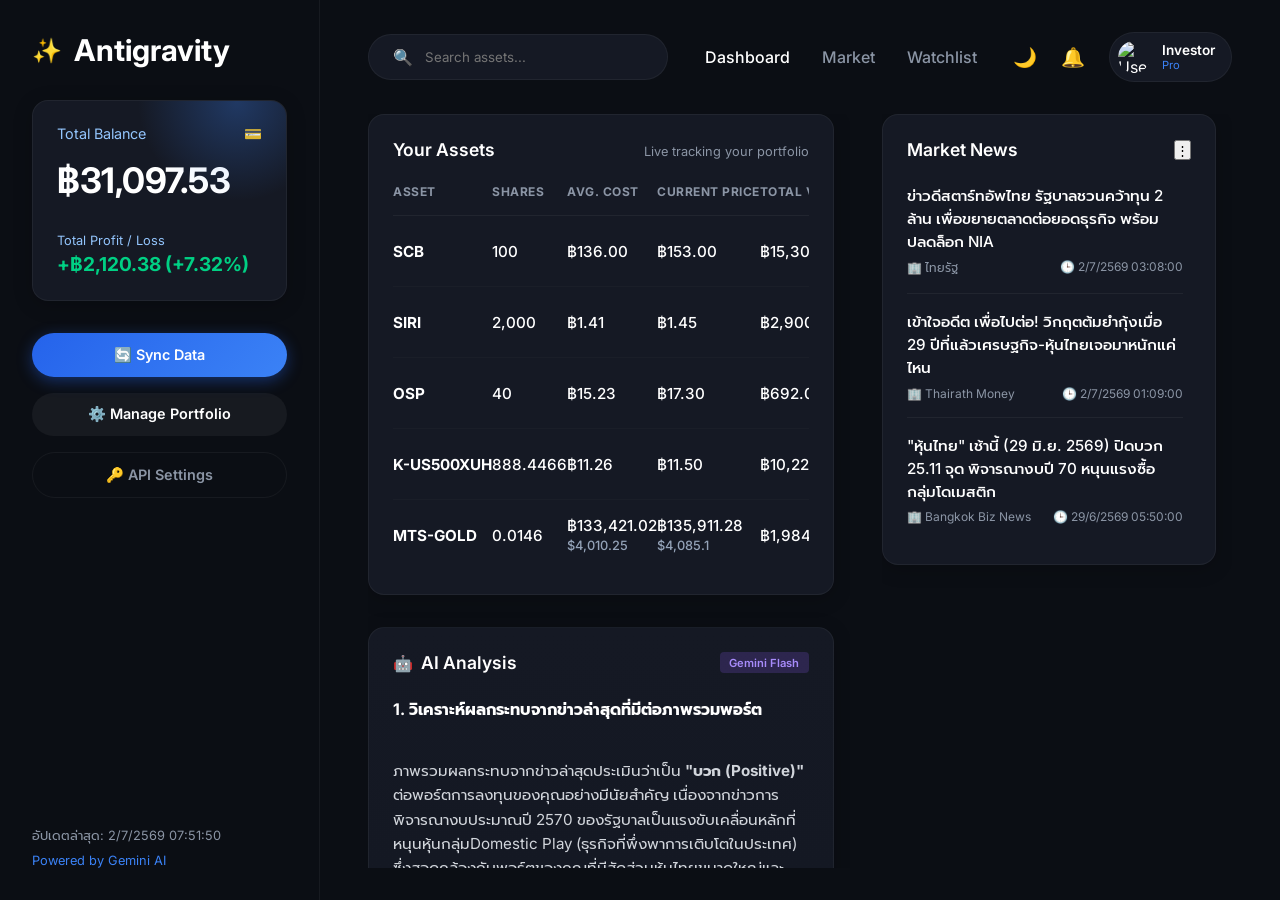
==== index.html @ 3ae6239d "UI: Swap AI Analysis and Market News positions" ====
<!DOCTYPE html>
<html lang="th">
<head>
    <meta charset="UTF-8">
    <meta name="viewport" content="width=device-width, initial-scale=1.0">
    <title>My Portfolio Dashboard</title>
    <link rel="stylesheet" href="style.css">
    <link href="https://fonts.googleapis.com/css2?family=Inter:wght@400;500;600;700&family=Prompt:wght@300;400;500;600;700&display=swap" rel="stylesheet">
</head>
<body>
    <div class="app-container">
        
        <!-- Sidebar / Overview -->
        <aside class="sidebar">
            <div class="brand-logo">
                <span class="logo-icon">✨</span>
                <h2>Antigravity</h2>
            </div>
            
            <div class="my-card premium-card">
                <div class="card-header">
                    <p>Total Balance</p>
                    <span class="card-icon">💳</span>
                </div>
                <h1 id="total-value">฿0.00</h1>
                
                <div class="card-footer">
                    <div>
                        <p>Total Profit / Loss</p>
                        <h3 id="total-profit" class="profit">฿0.00 (0.00%)</h3>
                    </div>
                </div>
            </div>
            
            <div class="action-buttons">
                <button id="btn-refresh" class="btn btn-primary">🔄 Sync Data</button>
                <button id="btn-edit-portfolio" class="btn btn-secondary">⚙️ Manage Portfolio</button>
                <button id="btn-settings" class="btn btn-outline">🔑 API Settings</button>
            </div>
            
            <div class="system-info">
                <p id="last-updated">Last Updated: Loading...</p>
                <p class="credit">Powered by Gemini AI</p>
            </div>
        </aside>

        <!-- Main Content Area -->
        <main class="main-content">
            
            <!-- Top Navigation -->
            <header class="top-nav">
                <div class="search-bar">
                    <span class="search-icon">🔍</span>
                    <input type="text" placeholder="Search assets...">
                </div>
                <div class="nav-links">
                    <a href="#" class="active">Dashboard</a>
                    <a href="#">Market</a>
                    <a href="#">Watchlist</a>
                </div>
                <div class="user-profile">
                    <div class="theme-toggle">🌙</div>
                    <div class="notification">🔔<span class="badge"></span></div>
                    <div class="avatar">
                        <img src="https://ui-avatars.com/api/?name=User&background=0D8ABC&color=fff" alt="User">
                        <div class="user-info">
                            <span class="name">Investor</span>
                            <span class="role">Pro</span>
                        </div>
                    </div>
                </div>
            </header>

            <div class="dashboard-grid">
                
                <!-- Left Column (Tables & AI Analysis) -->
                <div class="grid-col-left">
                    <section class="premium-card assets-section">
                        <div class="section-header">
                            <h2>Your Assets</h2>
                            <p class="subtitle">Live tracking your portfolio</p>
                        </div>
                        <div class="table-responsive">
                            <table>
                                <thead>
                                    <tr>
                                        <th>Asset</th>
                                        <th>Shares</th>
                                        <th>Avg. Cost</th>
                                        <th>Current Price</th>
                                        <th>Total Value</th>
                                        <th>Profit / Loss</th>
                                    </tr>
                                </thead>
                                <tbody id="assets-body">
                                    <!-- Populated by JS -->
                                </tbody>
                            </table>
                        </div>
                    </section>

                    <section class="premium-card ai-section">
                        <div class="section-header">
                            <div class="ai-title">
                                <span class="ai-icon">🤖</span>
                                <h2>AI Analysis</h2>
                            </div>
                            <span class="ai-badge">Gemini Flash</span>
                        </div>
                        <div id="ai-content" class="analysis-box">
                            <p class="loading-text">Generating insights...</p>
                        </div>
                    </section>
                </div>

                <!-- Right Column (Market News) -->
                <div class="grid-col-right">
                    <section class="premium-card news-section">
                        <div class="section-header">
                            <h2>Market News</h2>
                            <button class="icon-btn">⋮</button>
                        </div>
                        <div id="news-list" class="news-list">
                            <p class="loading-text">Loading market news...</p>
                        </div>
                    </section>
                </div>

            </div>
        </main>
    </div>

    <!-- Modal: Settings -->
    <div id="settings-modal" class="modal">
        <div class="modal-content premium-card">
            <span class="close-btn" id="close-settings">&times;</span>
            <h2>API Settings</h2>
            <p class="modal-subtitle">Configure your GitHub connection</p>
            <div class="form-group">
                <label for="github-pat">GitHub PAT:</label>
                <input type="password" id="github-pat" placeholder="ghp_xxxxxxxxxxxx">
            </div>
            <div class="form-group">
                <label for="github-repo">Repository (username/repo):</label>
                <input type="text" id="github-repo" placeholder="username/repo">
            </div>
            <button id="save-settings" class="btn btn-primary full-width">Save Settings</button>
        </div>
    </div>

    <!-- Modal: Edit Portfolio -->
    <div id="portfolio-modal" class="modal">
        <div class="modal-content premium-card large-modal">
            <span class="close-btn" id="close-portfolio">&times;</span>
            <h2>Manage Portfolio</h2>
            <p class="modal-subtitle">Add or edit your tracked assets</p>
            <div class="table-responsive edit-table-container">
                <table id="edit-portfolio-table">
                    <thead>
                        <tr>
                            <th>Symbol</th>
                            <th>Ticker (Yahoo)</th>
                            <th>Shares</th>
                            <th>Cost</th>
                            <th>Type</th>
                            <th>Action</th>
                        </tr>
                    </thead>
                    <tbody id="edit-portfolio-body">
                        <!-- Populated by JS -->
                    </tbody>
                </table>
            </div>
            <div class="modal-actions">
                <button id="add-asset-btn" class="btn btn-outline">+ Add Asset</button>
                <button id="save-portfolio-btn" class="btn btn-primary">Save & Sync</button>
            </div>
        </div>
    </div>

    <!-- Loading Overlay -->
    <div id="loading-overlay" class="loading-overlay" style="display: none;">
        <div class="loader"></div>
        <p id="loading-text" class="loading-status">Processing...</p>
    </div>
    
    <script src="script.js"></script>
</body>
</html>
---- style.css ----
:root {
    --bg-dark: #0B0E14;
    --card-bg: #151924;
    --card-border: rgba(255, 255, 255, 0.05);
    
    --text-main: #FFFFFF;
    --text-muted: #8B95A5;
    
    --primary: #2563EB;
    --primary-glow: rgba(37, 99, 235, 0.4);
    --primary-light: #3B82F6;
    
    --profit: #00D084;
    --profit-bg: rgba(0, 208, 132, 0.1);
    --loss: #FF3B30;
    --loss-bg: rgba(255, 59, 48, 0.1);
    
    --radius-sm: 8px;
    --radius-md: 16px;
    --radius-lg: 24px;
}

* {
    margin: 0;
    padding: 0;
    box-sizing: border-box;
    font-family: 'Inter', 'Prompt', sans-serif;
}

body {
    background-color: var(--bg-dark);
    color: var(--text-main);
    min-height: 100vh;
    overflow-x: hidden;
}

/* --- Layout --- */
.app-container {
    display: grid;
    grid-template-columns: 320px 1fr;
    height: 100vh;
    overflow: hidden;
}

@media (max-width: 1024px) {
    .app-container {
        grid-template-columns: 1fr;
    }
}

/* --- Sidebar --- */
.sidebar {
    padding: 2rem;
    border-right: 1px solid var(--card-border);
    display: flex;
    flex-direction: column;
    gap: 2rem;
    background: var(--bg-dark);
}

.brand-logo {
    display: flex;
    align-items: center;
    gap: 0.75rem;
    font-size: 1.25rem;
    font-weight: 700;
}

.logo-icon {
    font-size: 1.5rem;
}

/* My Card Component */
.my-card {
    background: linear-gradient(135deg, #1E3A8A 0%, #172554 100%);
    border: 1px solid rgba(255,255,255,0.1);
    position: relative;
    overflow: hidden;
}

.my-card::before {
    content: '';
    position: absolute;
    top: -50%;
    right: -20%;
    width: 200px;
    height: 200px;
    background: radial-gradient(circle, rgba(59, 130, 246, 0.3) 0%, transparent 70%);
    border-radius: 50%;
}

.card-header {
    display: flex;
    justify-content: space-between;
    color: #93C5FD;
    font-size: 0.9rem;
    margin-bottom: 1rem;
}

.my-card h1 {
    font-size: 2.2rem;
    font-weight: 700;
    margin-bottom: 2rem;
    letter-spacing: -0.5px;
}

.card-footer {
    display: flex;
    justify-content: space-between;
    align-items: center;
}

.card-footer p {
    color: #93C5FD;
    font-size: 0.8rem;
    margin-bottom: 0.25rem;
}

.card-footer h3 {
    font-size: 1.2rem;
}

/* Sidebar Actions */
.action-buttons {
    display: flex;
    flex-direction: column;
    gap: 1rem;
}

.system-info {
    margin-top: auto;
    font-size: 0.8rem;
    color: var(--text-muted);
}

.system-info .credit {
    margin-top: 0.5rem;
    color: var(--primary-light);
}

/* --- Main Content --- */
.main-content {
    padding: 2rem 3rem 0 3rem;
    height: 100vh;
    overflow: hidden;
    display: flex;
    flex-direction: column;
}

@media (max-width: 768px) {
    .main-content { padding: 1.5rem; height: auto; overflow: visible; }
}

/* Top Nav */
.top-nav {
    display: flex;
    justify-content: space-between;
    align-items: center;
    margin-bottom: 2rem;
}

@media (max-width: 768px) {
    .top-nav { flex-wrap: wrap; gap: 1rem; }
    .nav-links { display: none; }
}

.search-bar {
    background: var(--card-bg);
    border: 1px solid var(--card-border);
    border-radius: var(--radius-lg);
    padding: 0.75rem 1.5rem;
    display: flex;
    align-items: center;
    gap: 0.75rem;
    width: 300px;
}

.search-bar input {
    background: transparent;
    border: none;
    color: var(--text-main);
    width: 100%;
    outline: none;
}

.nav-links {
    display: flex;
    gap: 2rem;
}

.nav-links a {
    color: var(--text-muted);
    text-decoration: none;
    font-weight: 500;
    transition: color 0.2s;
}

.nav-links a.active, .nav-links a:hover {
    color: var(--text-main);
}

.user-profile {
    display: flex;
    align-items: center;
    gap: 1.5rem;
}

.theme-toggle, .notification {
    cursor: pointer;
    font-size: 1.2rem;
    color: var(--text-muted);
}

.avatar {
    display: flex;
    align-items: center;
    gap: 0.75rem;
    background: var(--card-bg);
    padding: 0.5rem 1rem 0.5rem 0.5rem;
    border-radius: 50px;
    border: 1px solid var(--card-border);
}

.avatar img {
    width: 32px;
    height: 32px;
    border-radius: 50%;
}

.user-info {
    display: flex;
    flex-direction: column;
}

.user-info .name { font-size: 0.85rem; font-weight: 600; }
.user-info .role { font-size: 0.7rem; color: var(--primary-light); }

/* Dashboard Grid */
.dashboard-grid {
    display: grid;
    grid-template-columns: 1fr 350px;
    gap: 2rem;
    flex: 1;
    overflow: hidden;
    padding-bottom: 2rem;
}

@media (max-width: 1200px) {
    .dashboard-grid { grid-template-columns: 1fr; overflow-y: auto; }
}

.grid-col-left {
    display: flex;
    flex-direction: column;
    gap: 2rem;
    height: 100%;
    overflow-y: auto;
    padding-right: 1rem;
}

.grid-col-right {
    height: 100%;
    overflow-y: auto;
    padding-right: 1rem;
}

.grid-col-left::-webkit-scrollbar, .grid-col-right::-webkit-scrollbar { width: 6px; }
.grid-col-left::-webkit-scrollbar-thumb, .grid-col-right::-webkit-scrollbar-thumb { background: rgba(255,255,255,0.1); border-radius: 4px; }

/* Premium Card Base */
.premium-card {
    background: var(--card-bg);
    border-radius: var(--radius-md);
    padding: 1.5rem;
    border: 1px solid var(--card-border);
    box-shadow: 0 4px 20px rgba(0,0,0,0.2);
}

.section-header {
    display: flex;
    justify-content: space-between;
    align-items: center;
    margin-bottom: 1.5rem;
}

.section-header h2 {
    font-size: 1.1rem;
    font-weight: 600;
}

.subtitle {
    font-size: 0.8rem;
    color: var(--text-muted);
    margin-top: 0.2rem;
}

/* Tables */
.table-responsive {
    overflow-x: auto;
}

table {
    width: 100%;
    border-collapse: collapse;
    white-space: nowrap;
}

th {
    text-align: left;
    color: var(--text-muted);
    font-size: 0.75rem;
    text-transform: uppercase;
    letter-spacing: 0.5px;
    padding-bottom: 1rem;
    border-bottom: 1px solid var(--card-border);
}

td {
    padding: 1rem 0;
    font-size: 0.95rem;
    font-weight: 500;
    border-bottom: 1px solid rgba(255,255,255,0.02);
}

tr:last-child td { border-bottom: none; }

/* Buttons */
.btn {
    padding: 0.8rem 1.5rem;
    border-radius: var(--radius-lg);
    border: none;
    font-size: 0.9rem;
    font-weight: 600;
    cursor: pointer;
    transition: all 0.3s;
    text-align: center;
}

.btn-primary {
    background: linear-gradient(135deg, var(--primary), var(--primary-light));
    color: white;
    box-shadow: 0 4px 15px var(--primary-glow);
}

.btn-primary:hover {
    transform: translateY(-2px);
    box-shadow: 0 6px 20px var(--primary-glow);
}

.btn-secondary {
    background: rgba(255,255,255,0.05);
    color: white;
}

.btn-secondary:hover {
    background: rgba(255,255,255,0.1);
}

.btn-outline {
    background: transparent;
    color: var(--text-muted);
    border: 1px solid var(--card-border);
}

.btn-outline:hover {
    border-color: var(--primary-light);
    color: white;
}

/* News List */
.news-list {
    display: flex;
    flex-direction: column;
    gap: 1rem;
    max-height: 400px;
    overflow-y: auto;
    padding-right: 0.5rem;
}

.news-list::-webkit-scrollbar { width: 4px; }
.news-list::-webkit-scrollbar-thumb { background: rgba(255,255,255,0.1); border-radius: 4px; }

.news-item {
    padding-bottom: 1rem;
    border-bottom: 1px solid var(--card-border);
}
.news-item:last-child { border-bottom: none; }

.news-item a {
    color: var(--text-main);
    text-decoration: none;
    font-size: 0.95rem;
    font-weight: 500;
    display: block;
    margin-bottom: 0.4rem;
    transition: color 0.2s;
}

.news-item a:hover { color: var(--primary-light); }

.news-meta {
    display: flex;
    justify-content: space-between;
    font-size: 0.75rem;
    color: var(--text-muted);
}

/* AI Analysis */
.ai-section {
    background: linear-gradient(180deg, #151924 0%, #0d121c 100%);
}

.ai-title {
    display: flex;
    align-items: center;
    gap: 0.5rem;
}

.ai-badge {
    background: rgba(139, 92, 246, 0.2);
    color: #A78BFA;
    padding: 0.2rem 0.6rem;
    border-radius: 4px;
    font-size: 0.7rem;
    font-weight: 600;
}

.analysis-box {
    font-size: 0.95rem;
    line-height: 1.6;
    color: #D1D5DB;
}

.analysis-box h3 {
    font-size: 1rem;
    color: white;
    margin: 1.5rem 0 0.75rem 0;
}
.analysis-box h3:first-child { margin-top: 0; }

.analysis-box p { margin-bottom: 1rem; }

.analysis-box ul {
    list-style: none;
    display: flex;
    flex-direction: column;
    gap: 0.75rem;
}

.analysis-box li {
    background: rgba(255,255,255,0.03);
    padding: 0.75rem 1rem;
    border-radius: var(--radius-sm);
    border-left: 3px solid var(--primary);
}

/* Utilities */
.profit { color: var(--profit); }
.loss { color: var(--loss); }

/* Modals */
.modal {
    display: none;
    position: fixed;
    z-index: 1000;
    left: 0; top: 0; width: 100%; height: 100%;
    background-color: rgba(0,0,0,0.8);
    backdrop-filter: blur(4px);
    overflow-y: auto;
}

.modal-content {
    margin: 5% auto;
    width: 90%;
    max-width: 450px;
    position: relative;
    border: 1px solid rgba(255,255,255,0.1);
}

.large-modal { max-width: 800px; }

.modal-subtitle {
    color: var(--text-muted);
    font-size: 0.85rem;
    margin-bottom: 1.5rem;
}

.close-btn {
    position: absolute;
    top: 1rem; right: 1.5rem;
    font-size: 1.5rem;
    color: var(--text-muted);
    cursor: pointer;
}
.close-btn:hover { color: white; }

.form-group { margin-bottom: 1.25rem; }
.form-group label {
    display: block; margin-bottom: 0.5rem; font-size: 0.85rem; color: var(--text-muted);
}
.form-group input {
    width: 100%; padding: 0.8rem;
    background: rgba(0,0,0,0.3); border: 1px solid var(--card-border);
    border-radius: var(--radius-sm); color: white;
}
.form-group input:focus { outline: none; border-color: var(--primary); }

.full-width { width: 100%; margin-top: 1rem; }
.modal-actions { display: flex; justify-content: space-between; margin-top: 1.5rem; }

/* Edit Table */
.edit-table-container { max-height: 400px; }
#edit-portfolio-table td { padding: 0.5rem 0.25rem; }
#edit-portfolio-table input, #edit-portfolio-table select {
    width: 100%; padding: 0.4rem;
    background: rgba(0,0,0,0.3); border: 1px solid var(--card-border);
    border-radius: 4px; color: white;
}
.btn-danger {
    background: var(--loss-bg); color: var(--loss);
    border: none; padding: 0.4rem 0.8rem; border-radius: 4px; cursor: pointer;
}

/* Loader */
.loading-overlay {
    position: fixed; top:0; left:0; width:100%; height:100%;
    background: rgba(11, 14, 20, 0.9); z-index: 2000;
    display: flex; flex-direction: column; justify-content: center; align-items: center;
}
.loader {
    width: 40px; height: 40px;
    border: 3px solid var(--card-border);
    border-top: 3px solid var(--primary);
    border-radius: 50%;
    animation: spin 1s linear infinite;
}
.loading-status { margin-top: 1rem; font-weight: 500; color: var(--primary-light); }
@keyframes spin { 0% { transform: rotate(0deg); } 100% { transform: rotate(360deg); } }
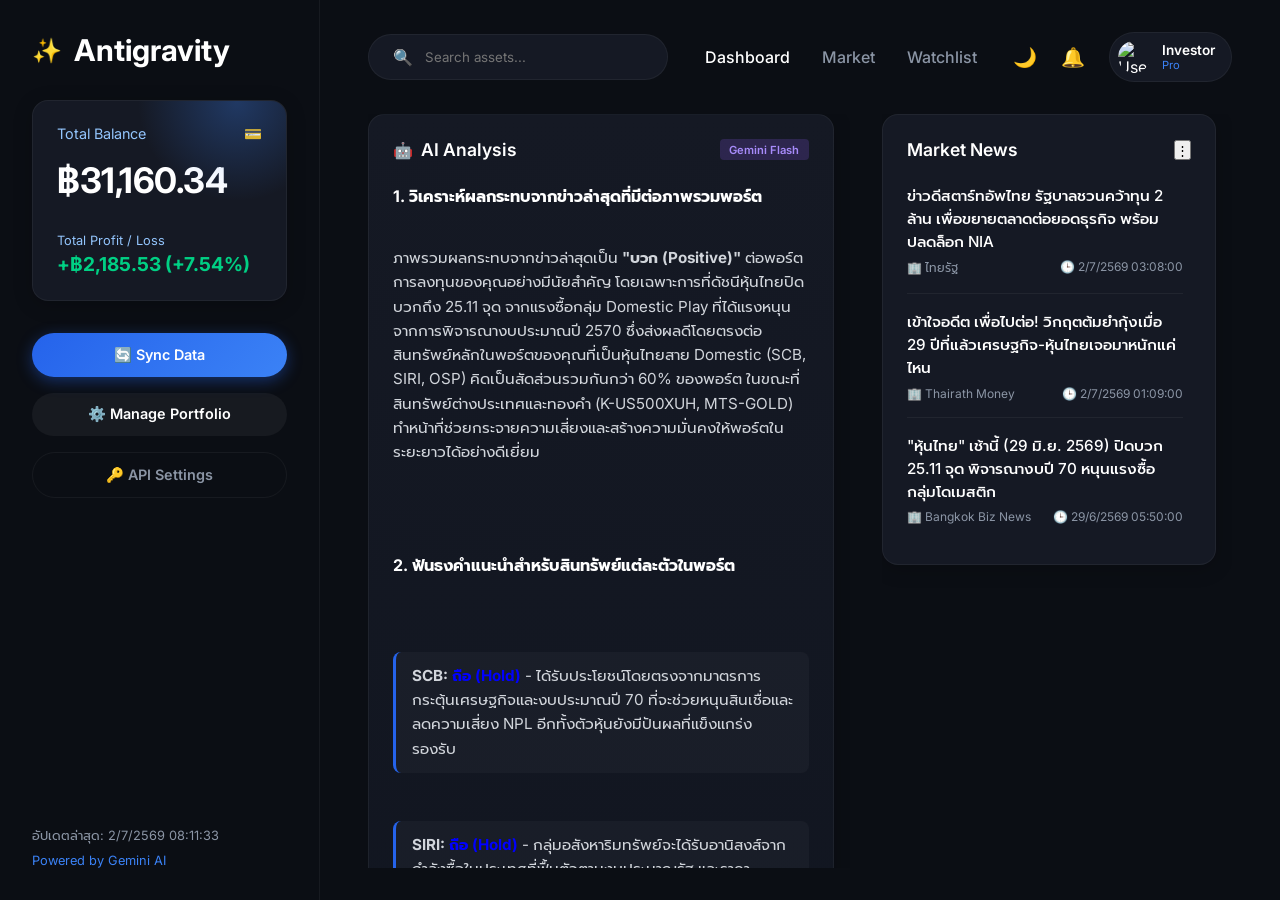
==== commit 36ff4167: "Enhance AI to output JSON and render Buy/Sell/Hold badges in asset table" ====
--- a/index.html
+++ b/index.html
@@ -73,8 +73,21 @@
 
             <div class="dashboard-grid">
                 
-                <!-- Left Column (Tables & AI Analysis) -->
+                <!-- Left Column (AI Analysis & Tables) -->
                 <div class="grid-col-left">
+                    <section class="premium-card ai-section">
+                        <div class="section-header">
+                            <div class="ai-title">
+                                <span class="ai-icon">🤖</span>
+                                <h2>AI Analysis</h2>
+                            </div>
+                            <span class="ai-badge">Gemini Flash</span>
+                        </div>
+                        <div id="ai-content" class="analysis-box">
+                            <p class="loading-text">Generating insights...</p>
+                        </div>
+                    </section>
+
                     <section class="premium-card assets-section">
                         <div class="section-header">
                             <h2>Your Assets</h2>
@@ -96,19 +109,6 @@
                                     <!-- Populated by JS -->
                                 </tbody>
                             </table>
-                        </div>
-                    </section>
-
-                    <section class="premium-card ai-section">
-                        <div class="section-header">
-                            <div class="ai-title">
-                                <span class="ai-icon">🤖</span>
-                                <h2>AI Analysis</h2>
-                            </div>
-                            <span class="ai-badge">Gemini Flash</span>
-                        </div>
-                        <div id="ai-content" class="analysis-box">
-                            <p class="loading-text">Generating insights...</p>
                         </div>
                     </section>
                 </div>
--- a/style.css
+++ b/style.css
@@ -536,3 +536,45 @@
 }
 .loading-status { margin-top: 1rem; font-weight: 500; color: var(--primary-light); }
 @keyframes spin { 0% { transform: rotate(0deg); } 100% { transform: rotate(360deg); } }
+
+/* AI Badges in Table */
+.rec-badge {
+    display: inline-block;
+    width: 24px;
+    height: 24px;
+    line-height: 24px;
+    text-align: center;
+    border-radius: 50%;
+    margin-right: 8px;
+    font-size: 0.8rem;
+    cursor: help;
+    box-shadow: 0 0 8px rgba(0,0,0,0.5);
+}
+
+.rec-badge.buy {
+    background-color: #00D084;
+    color: white;
+    text-shadow: 0 0 2px rgba(0,0,0,0.8);
+}
+
+.rec-badge.sell {
+    background-color: #FF3B30;
+    color: white;
+    text-shadow: 0 0 2px rgba(0,0,0,0.8);
+}
+
+.rec-badge.hold {
+    background-color: #F59E0B; /* Orange */
+    color: white;
+    text-shadow: 0 0 2px rgba(0,0,0,0.8);
+}
+
+/* AI Block inside Analysis */
+.ai-block {
+    margin-bottom: 1.5rem;
+}
+.ai-block h3 {
+    font-size: 1.05rem;
+    color: var(--primary-light);
+    margin-bottom: 0.5rem;
+}
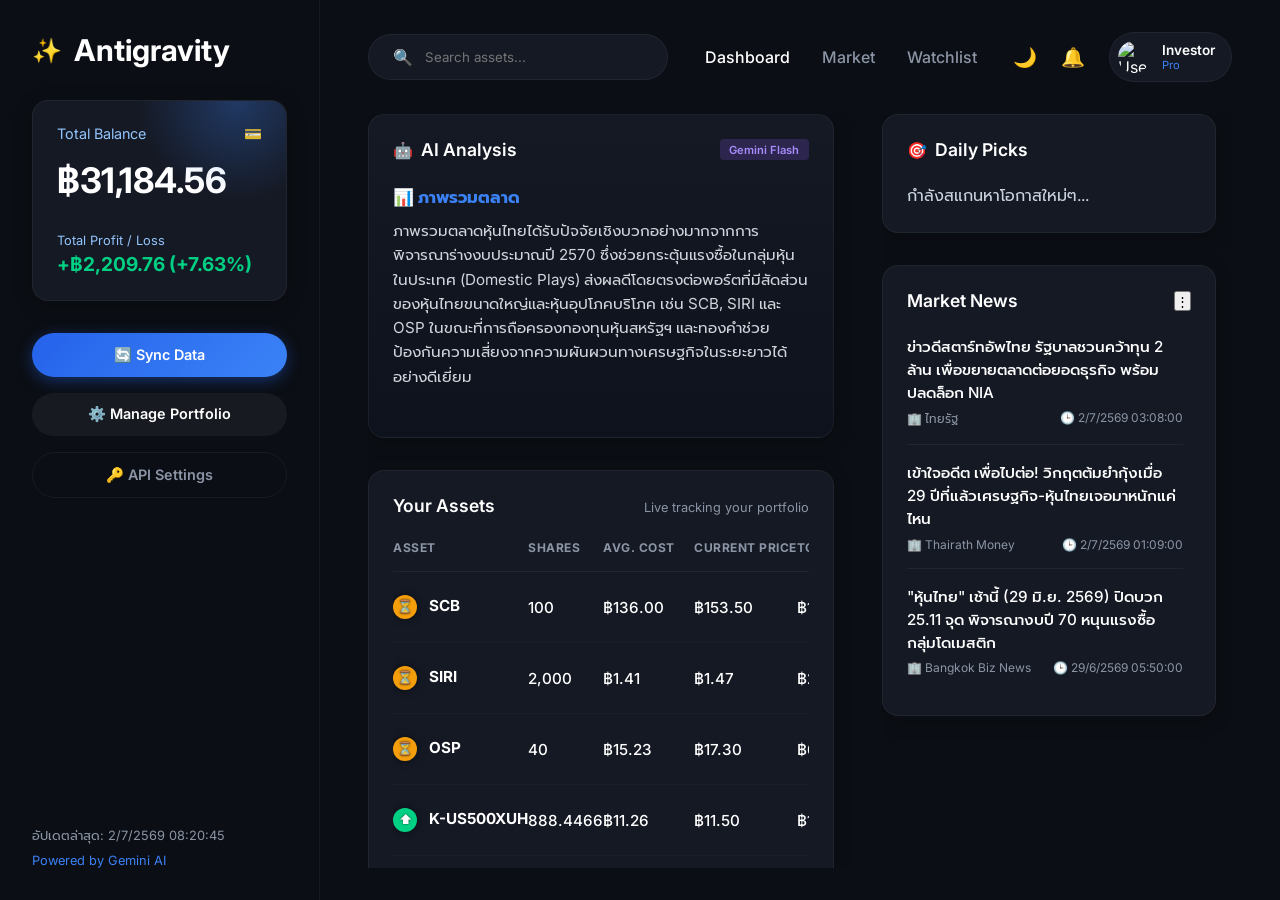
==== commit 8c592d5d: "feat: Add Risk Manager, Daily Picks, and Multi-Agent simulation" ====
--- a/index.html
+++ b/index.html
@@ -113,8 +113,20 @@
                     </section>
                 </div>
 
-                <!-- Right Column (Market News) -->
+                <!-- Right Column (Screener & Market News) -->
                 <div class="grid-col-right">
+                    <section class="premium-card picks-section">
+                        <div class="section-header">
+                            <div class="ai-title">
+                                <span class="ai-icon">🎯</span>
+                                <h2>Daily Picks</h2>
+                            </div>
+                        </div>
+                        <div id="daily-picks" class="picks-list">
+                            <p class="loading-text">Scanning market for opportunities...</p>
+                        </div>
+                    </section>
+
                     <section class="premium-card news-section">
                         <div class="section-header">
                             <h2>Market News</h2>
--- a/style.css
+++ b/style.css
@@ -578,3 +578,47 @@
     color: var(--primary-light);
     margin-bottom: 0.5rem;
 }
+
+/* Daily Picks Styling */
+.picks-section {
+    margin-bottom: 2rem;
+}
+.pick-item {
+    background: rgba(255,255,255,0.02);
+    border: 1px solid rgba(255,255,255,0.05);
+    border-radius: var(--radius-md);
+    padding: 1rem;
+    margin-bottom: 1rem;
+    transition: transform 0.2s, background 0.2s;
+}
+.pick-item:hover {
+    background: rgba(255,255,255,0.05);
+    transform: translateY(-2px);
+}
+.pick-header {
+    display: flex;
+    justify-content: space-between;
+    align-items: center;
+    margin-bottom: 0.5rem;
+}
+.pick-symbol {
+    font-weight: 700;
+    color: var(--primary-light);
+    font-size: 1.1rem;
+}
+.pick-tag {
+    font-size: 0.7rem;
+    background: var(--primary-glow);
+    color: var(--text-main);
+    padding: 0.2rem 0.5rem;
+    border-radius: 4px;
+}
+.pick-name {
+    font-size: 0.85rem;
+    color: var(--text-muted);
+    margin-bottom: 0.5rem;
+}
+.pick-reason {
+    font-size: 0.9rem;
+    line-height: 1.4;
+}
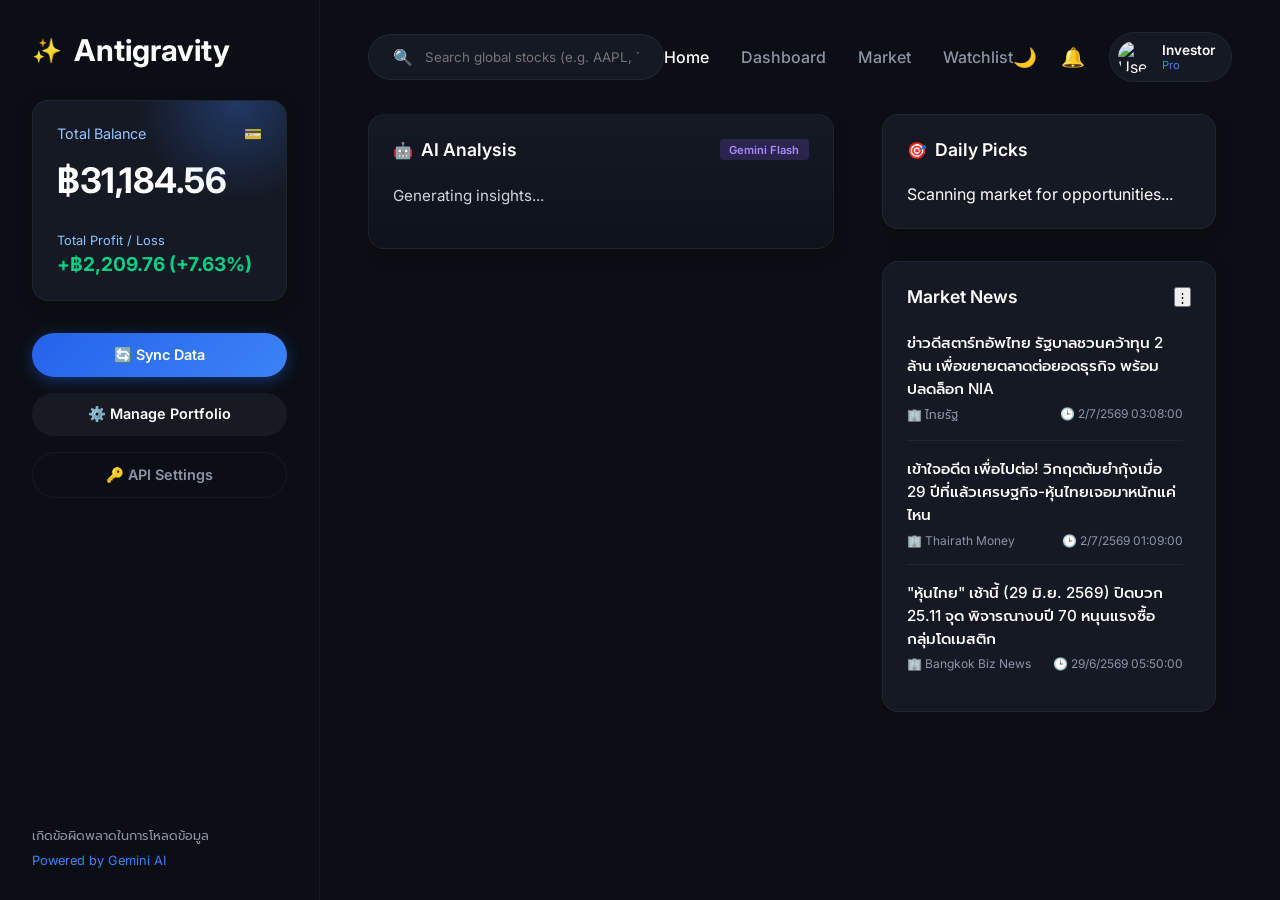
==== commit 375ff62a: "feat: SPA restructure, TradingView Market, Global Watchlist, Sortable Columns" ====
--- a/index.html
+++ b/index.html
@@ -51,12 +51,13 @@
             <header class="top-nav">
                 <div class="search-bar">
                     <span class="search-icon">🔍</span>
-                    <input type="text" placeholder="Search assets...">
+                    <input type="text" id="search-input" placeholder="Search global stocks (e.g. AAPL, TSLA)...">
                 </div>
                 <div class="nav-links">
-                    <a href="#" class="active">Dashboard</a>
-                    <a href="#">Market</a>
-                    <a href="#">Watchlist</a>
+                    <a href="#" id="nav-home" class="active" data-target="view-home">Home</a>
+                    <a href="#" id="nav-dashboard" data-target="view-dashboard">Dashboard</a>
+                    <a href="#" id="nav-market" data-target="view-market">Market</a>
+                    <a href="#" id="nav-watchlist" data-target="view-watchlist">Watchlist</a>
                 </div>
                 <div class="user-profile">
                     <div class="theme-toggle">🌙</div>
@@ -71,73 +72,102 @@
                 </div>
             </header>
 
-            <div class="dashboard-grid">
-                
-                <!-- Left Column (AI Analysis & Tables) -->
-                <div class="grid-col-left">
-                    <section class="premium-card ai-section">
-                        <div class="section-header">
-                            <div class="ai-title">
-                                <span class="ai-icon">🤖</span>
-                                <h2>AI Analysis</h2>
-                            </div>
-                            <span class="ai-badge">Gemini Flash</span>
+            <!-- HOME VIEW -->
+            <div id="view-home" class="view-section active">
+                <div class="dashboard-grid">
+                    <div class="grid-col-left">
+                        <section class="premium-card ai-section">
+                            <div class="section-header">
+                                <div class="ai-title">
+                                    <span class="ai-icon">🤖</span>
+                                    <h2>AI Analysis</h2>
+                                </div>
+                                <span class="ai-badge">Gemini Flash</span>
+                            </div>
+                            <div id="ai-content" class="analysis-box">
+                                <p class="loading-text">Generating insights...</p>
+                            </div>
+                        </section>
+                    </div>
+                    <div class="grid-col-right">
+                        <section class="premium-card picks-section">
+                            <div class="section-header">
+                                <div class="ai-title">
+                                    <span class="ai-icon">🎯</span>
+                                    <h2>Daily Picks</h2>
+                                </div>
+                            </div>
+                            <div id="daily-picks" class="picks-list">
+                                <p class="loading-text">Scanning market for opportunities...</p>
+                            </div>
+                        </section>
+
+                        <section class="premium-card news-section">
+                            <div class="section-header">
+                                <h2>Market News</h2>
+                                <button class="icon-btn">⋮</button>
+                            </div>
+                            <div id="news-list" class="news-list">
+                                <p class="loading-text">Loading market news...</p>
+                            </div>
+                        </section>
+                    </div>
+                </div>
+            </div>
+
+            <!-- DASHBOARD VIEW -->
+            <div id="view-dashboard" class="view-section" style="display: none; height: 100%;">
+                <section class="premium-card assets-section" style="height: 100%; display: flex; flex-direction: column;">
+                    <div class="section-header">
+                        <h2>Your Assets</h2>
+                        <p class="subtitle">Live tracking your portfolio (Click column headers to sort)</p>
+                    </div>
+                    <div class="table-responsive" style="flex: 1; overflow-y: auto;">
+                        <table>
+                            <thead>
+                                <tr>
+                                    <th data-sort="symbol" style="cursor: pointer;">Asset ↕</th>
+                                    <th data-sort="shares" style="cursor: pointer;">Shares ↕</th>
+                                    <th data-sort="cost" style="cursor: pointer;">Avg. Cost ↕</th>
+                                    <th data-sort="price" style="cursor: pointer;">Current Price ↕</th>
+                                    <th data-sort="value" style="cursor: pointer;">Total Value ↕</th>
+                                    <th data-sort="profit" style="cursor: pointer;">Profit / Loss ↕</th>
+                                </tr>
+                            </thead>
+                            <tbody id="assets-body">
+                                <!-- Populated by JS -->
+                            </tbody>
+                        </table>
+                    </div>
+                </section>
+            </div>
+
+            <!-- MARKET VIEW -->
+            <div id="view-market" class="view-section" style="display: none; height: 100%;">
+                <section class="premium-card" style="height: 100%; padding: 0; overflow: hidden; border-radius: var(--radius-lg);">
+                    <!-- TradingView Widget BEGIN -->
+                    <div class="tradingview-widget-container" style="height:100%;width:100%">
+                      <div id="tradingview_chart" style="height:100%;width:100%"></div>
+                    </div>
+                    <!-- TradingView Widget END -->
+                </section>
+            </div>
+
+            <!-- WATCHLIST VIEW -->
+            <div id="view-watchlist" class="view-section" style="display: none; height: 100%; overflow-y: auto;">
+                <section class="premium-card">
+                    <div class="section-header">
+                        <div class="ai-title">
+                            <span class="ai-icon">⭐</span>
+                            <h2>Global Top 15 Watchlist</h2>
                         </div>
-                        <div id="ai-content" class="analysis-box">
-                            <p class="loading-text">Generating insights...</p>
-                        </div>
-                    </section>
-
-                    <section class="premium-card assets-section">
-                        <div class="section-header">
-                            <h2>Your Assets</h2>
-                            <p class="subtitle">Live tracking your portfolio</p>
-                        </div>
-                        <div class="table-responsive">
-                            <table>
-                                <thead>
-                                    <tr>
-                                        <th>Asset</th>
-                                        <th>Shares</th>
-                                        <th>Avg. Cost</th>
-                                        <th>Current Price</th>
-                                        <th>Total Value</th>
-                                        <th>Profit / Loss</th>
-                                    </tr>
-                                </thead>
-                                <tbody id="assets-body">
-                                    <!-- Populated by JS -->
-                                </tbody>
-                            </table>
-                        </div>
-                    </section>
-                </div>
-
-                <!-- Right Column (Screener & Market News) -->
-                <div class="grid-col-right">
-                    <section class="premium-card picks-section">
-                        <div class="section-header">
-                            <div class="ai-title">
-                                <span class="ai-icon">🎯</span>
-                                <h2>Daily Picks</h2>
-                            </div>
-                        </div>
-                        <div id="daily-picks" class="picks-list">
-                            <p class="loading-text">Scanning market for opportunities...</p>
-                        </div>
-                    </section>
-
-                    <section class="premium-card news-section">
-                        <div class="section-header">
-                            <h2>Market News</h2>
-                            <button class="icon-btn">⋮</button>
-                        </div>
-                        <div id="news-list" class="news-list">
-                            <p class="loading-text">Loading market news...</p>
-                        </div>
-                    </section>
-                </div>
-
+                        <span class="ai-badge">AI Picked</span>
+                    </div>
+                    <p class="subtitle" style="margin-bottom: 1.5rem;">The top 15 most recommended stocks globally right now.</p>
+                    <div id="global-watchlist-container" class="watchlist-grid">
+                        <p class="loading-text">Loading global recommendations...</p>
+                    </div>
+                </section>
             </div>
         </main>
     </div>
@@ -196,6 +226,7 @@
         <p id="loading-text" class="loading-status">Processing...</p>
     </div>
     
+    <script type="text/javascript" src="https://s3.tradingview.com/tv.js"></script>
     <script src="script.js"></script>
 </body>
 </html>
--- a/style.css
+++ b/style.css
@@ -622,3 +622,10 @@
     font-size: 0.9rem;
     line-height: 1.4;
 }
+
+/* Global Watchlist Grid */
+.watchlist-grid {
+    display: grid;
+    grid-template-columns: repeat(auto-fill, minmax(250px, 1fr));
+    gap: 1rem;
+}
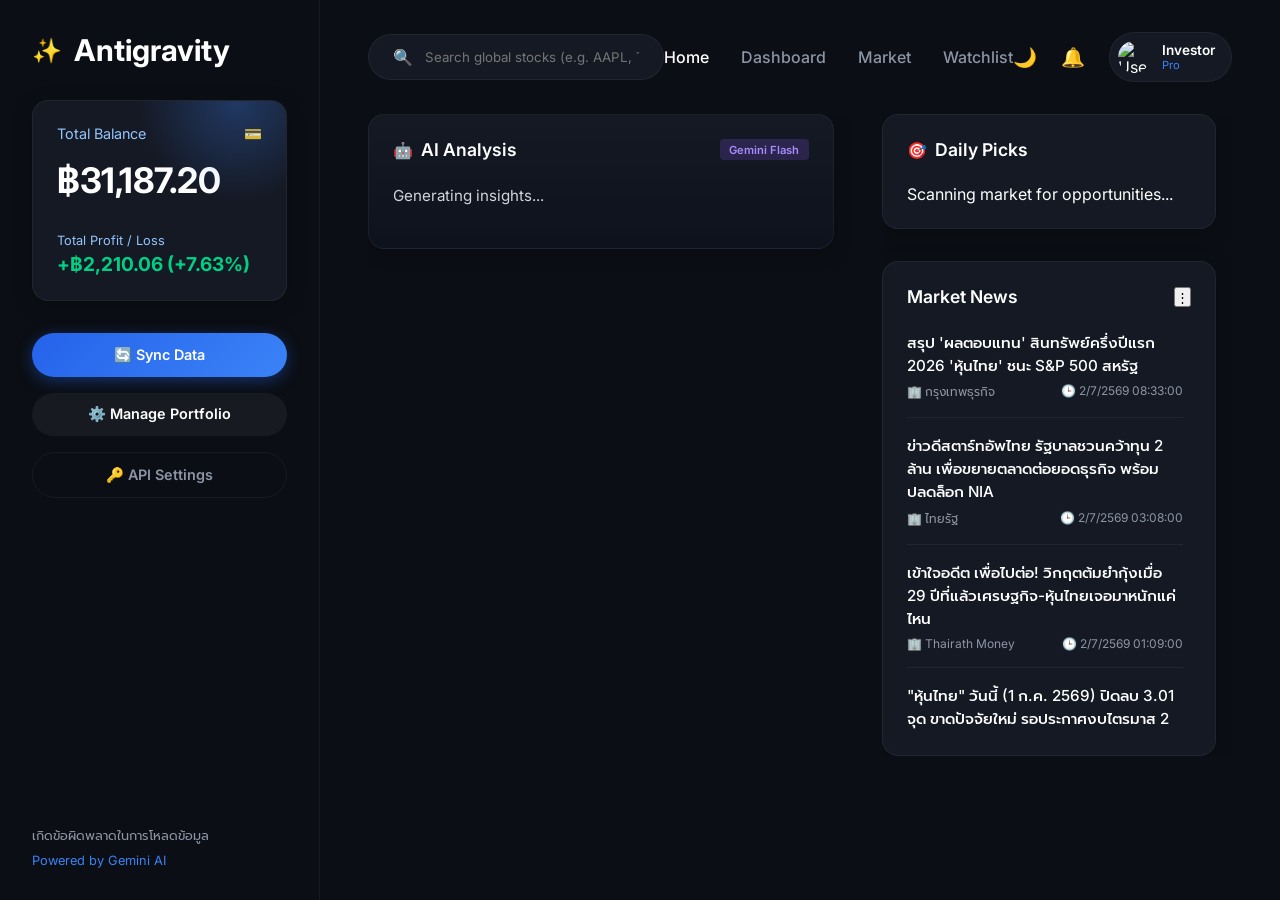
==== commit 7a589090: "feat: Make Theme toggle and Notification bell functional" ====
--- a/index.html
+++ b/index.html
@@ -60,8 +60,17 @@
                     <a href="#" id="nav-watchlist" data-target="view-watchlist">Watchlist</a>
                 </div>
                 <div class="user-profile">
-                    <div class="theme-toggle">🌙</div>
-                    <div class="notification">🔔<span class="badge"></span></div>
+                    <div class="theme-toggle" id="theme-toggle" style="cursor: pointer; user-select: none; font-size: 1.2rem;">🌙</div>
+                    <div class="notification" id="notification-btn" style="cursor: pointer; position: relative;">
+                        🔔<span class="badge" id="notification-badge" style="display: none; position: absolute; top: -5px; right: -5px; background: red; width: 8px; height: 8px; border-radius: 50%;"></span>
+                        <!-- Dropdown menu -->
+                        <div id="notification-dropdown" class="premium-card dropdown-menu" style="display: none; position: absolute; right: -10px; top: 40px; width: 300px; z-index: 100; padding: 1rem; box-shadow: 0 10px 25px rgba(0,0,0,0.5);">
+                            <h4 style="margin-bottom: 10px; border-bottom: 1px solid var(--card-border); padding-bottom: 5px; color: var(--text-main);">Notifications</h4>
+                            <div id="notification-list">
+                                <p style="color: var(--text-muted); font-size: 0.9rem;">No new notifications</p>
+                            </div>
+                        </div>
+                    </div>
                     <div class="avatar">
                         <img src="https://ui-avatars.com/api/?name=User&background=0D8ABC&color=fff" alt="User">
                         <div class="user-info">
--- a/style.css
+++ b/style.css
@@ -20,6 +20,24 @@
     --radius-lg: 24px;
 }
 
+:root.light-theme {
+    --bg-dark: #F3F4F6;
+    --card-bg: #FFFFFF;
+    --card-border: rgba(0, 0, 0, 0.1);
+    
+    --text-main: #111827;
+    --text-muted: #4B5563;
+    
+    --primary: #2563EB;
+    --primary-glow: rgba(37, 99, 235, 0.1);
+    --primary-light: #1D4ED8;
+    
+    --profit: #059669;
+    --profit-bg: rgba(5, 150, 105, 0.1);
+    --loss: #DC2626;
+    --loss-bg: rgba(220, 38, 38, 0.1);
+}
+
 * {
     margin: 0;
     padding: 0;
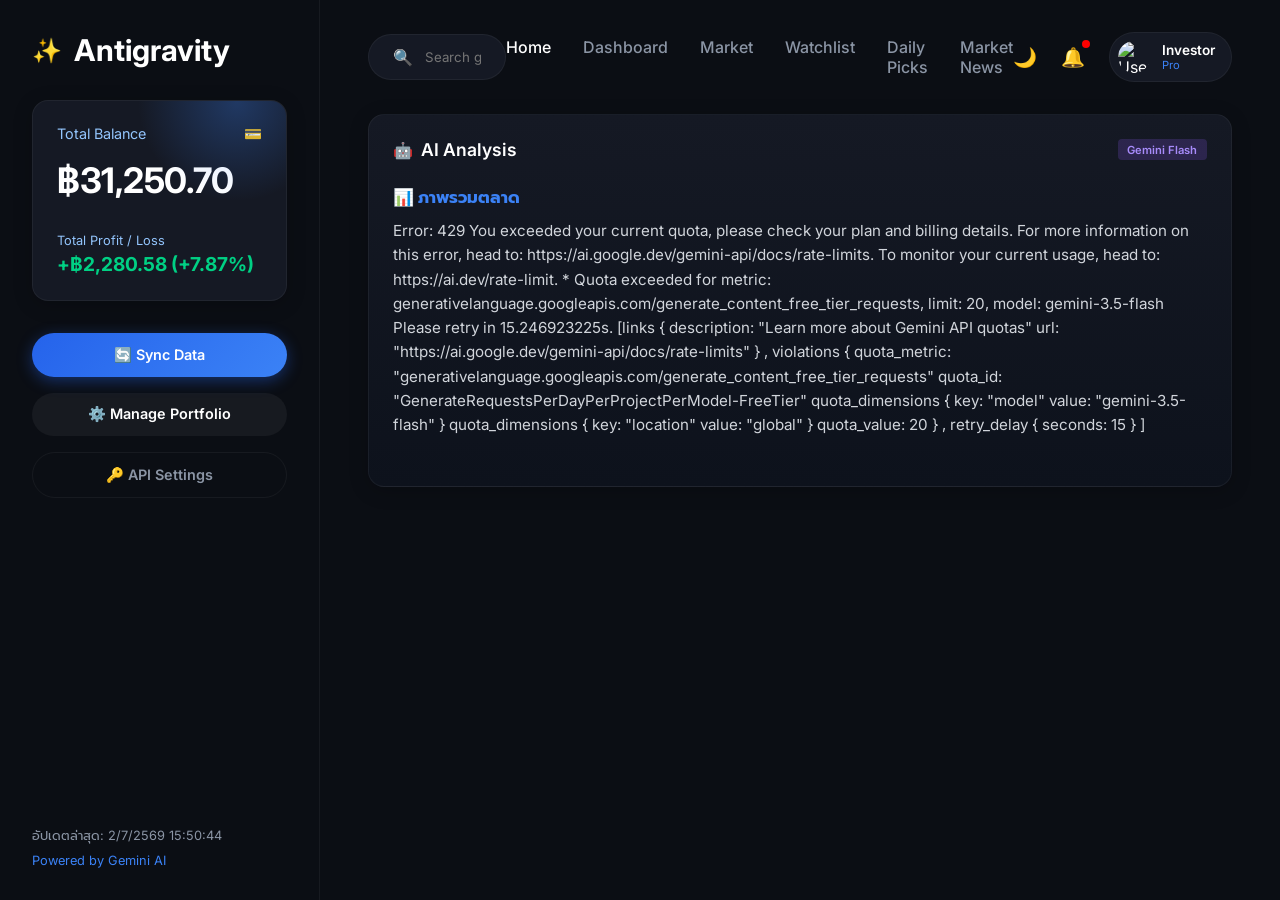
==== commit 1e5c87c2: "feat: Separate Daily Picks and Market News into individual tabs" ====
--- a/index.html
+++ b/index.html
@@ -58,6 +58,8 @@
                     <a href="#" id="nav-dashboard" data-target="view-dashboard">Dashboard</a>
                     <a href="#" id="nav-market" data-target="view-market">Market</a>
                     <a href="#" id="nav-watchlist" data-target="view-watchlist">Watchlist</a>
+                    <a href="#" id="nav-daily-picks" data-target="view-daily-picks">Daily Picks</a>
+                    <a href="#" id="nav-market-news" data-target="view-market-news">Market News</a>
                 </div>
                 <div class="user-profile">
                     <div class="theme-toggle" id="theme-toggle" style="cursor: pointer; user-select: none; font-size: 1.2rem;">🌙</div>
@@ -83,45 +85,46 @@
 
             <!-- HOME VIEW -->
             <div id="view-home" class="view-section active">
-                <div class="dashboard-grid">
-                    <div class="grid-col-left">
-                        <section class="premium-card ai-section">
-                            <div class="section-header">
-                                <div class="ai-title">
-                                    <span class="ai-icon">🤖</span>
-                                    <h2>AI Analysis</h2>
-                                </div>
-                                <span class="ai-badge">Gemini Flash</span>
-                            </div>
-                            <div id="ai-content" class="analysis-box">
-                                <p class="loading-text">Generating insights...</p>
-                            </div>
-                        </section>
-                    </div>
-                    <div class="grid-col-right">
-                        <section class="premium-card picks-section">
-                            <div class="section-header">
-                                <div class="ai-title">
-                                    <span class="ai-icon">🎯</span>
-                                    <h2>Daily Picks</h2>
-                                </div>
-                            </div>
-                            <div id="daily-picks" class="picks-list">
-                                <p class="loading-text">Scanning market for opportunities...</p>
-                            </div>
-                        </section>
-
-                        <section class="premium-card news-section">
-                            <div class="section-header">
-                                <h2>Market News</h2>
-                                <button class="icon-btn">⋮</button>
-                            </div>
-                            <div id="news-list" class="news-list">
-                                <p class="loading-text">Loading market news...</p>
-                            </div>
-                        </section>
-                    </div>
-                </div>
+                <section class="premium-card ai-section">
+                    <div class="section-header">
+                        <div class="ai-title">
+                            <span class="ai-icon">🤖</span>
+                            <h2>AI Analysis</h2>
+                        </div>
+                        <span class="ai-badge">Gemini Flash</span>
+                    </div>
+                    <div id="ai-content" class="analysis-box">
+                        <p class="loading-text">Generating insights...</p>
+                    </div>
+                </section>
+            </div>
+
+            <!-- DAILY PICKS VIEW -->
+            <div id="view-daily-picks" class="view-section" style="display: none;">
+                <section class="premium-card picks-section">
+                    <div class="section-header">
+                        <div class="ai-title">
+                            <span class="ai-icon">🎯</span>
+                            <h2>Daily Picks</h2>
+                        </div>
+                    </div>
+                    <div id="daily-picks" class="picks-list">
+                        <p class="loading-text">Scanning market for opportunities...</p>
+                    </div>
+                </section>
+            </div>
+
+            <!-- MARKET NEWS VIEW -->
+            <div id="view-market-news" class="view-section" style="display: none;">
+                <section class="premium-card news-section">
+                    <div class="section-header">
+                        <h2>Market News</h2>
+                        <button class="icon-btn">⋮</button>
+                    </div>
+                    <div id="news-list" class="news-list">
+                        <p class="loading-text">Loading market news...</p>
+                    </div>
+                </section>
             </div>
 
             <!-- DASHBOARD VIEW -->
--- a/style.css
+++ b/style.css
@@ -18,6 +18,10 @@
     --radius-sm: 8px;
     --radius-md: 16px;
     --radius-lg: 24px;
+    
+    --glass-bg: rgba(255, 255, 255, 0.02);
+    --glass-hover: rgba(255, 255, 255, 0.05);
+    --scrollbar-thumb: rgba(255, 255, 255, 0.1);
 }
 
 :root.light-theme {
@@ -36,6 +40,10 @@
     --profit-bg: rgba(5, 150, 105, 0.1);
     --loss: #DC2626;
     --loss-bg: rgba(220, 38, 38, 0.1);
+    
+    --glass-bg: rgba(0, 0, 0, 0.02);
+    --glass-hover: rgba(0, 0, 0, 0.05);
+    --scrollbar-thumb: rgba(0, 0, 0, 0.1);
 }
 
 * {
@@ -60,9 +68,11 @@
     overflow: hidden;
 }
 
-@media (max-width: 1024px) {
+@media (max-width: 1200px) {
     .app-container {
         grid-template-columns: 1fr;
+        height: auto;
+        overflow: visible;
     }
 }
 
@@ -91,7 +101,7 @@
 /* My Card Component */
 .my-card {
     background: linear-gradient(135deg, #1E3A8A 0%, #172554 100%);
-    border: 1px solid rgba(255,255,255,0.1);
+    border: 1px solid var(--card-border);
     position: relative;
     overflow: hidden;
 }
@@ -160,12 +170,15 @@
 .main-content {
     padding: 2rem 3rem 0 3rem;
     height: 100vh;
-    overflow: hidden;
+    overflow-y: auto;
     display: flex;
     flex-direction: column;
 }
 
-@media (max-width: 768px) {
+.main-content::-webkit-scrollbar { width: 8px; }
+.main-content::-webkit-scrollbar-thumb { background: var(--scrollbar-thumb); border-radius: 4px; }
+
+@media (max-width: 1200px) {
     .main-content { padding: 1.5rem; height: auto; overflow: visible; }
 }
 
@@ -259,31 +272,28 @@
     grid-template-columns: 1fr 350px;
     gap: 2rem;
     flex: 1;
-    overflow: hidden;
+    overflow: visible;
+    height: auto;
     padding-bottom: 2rem;
 }
 
 @media (max-width: 1200px) {
-    .dashboard-grid { grid-template-columns: 1fr; overflow-y: auto; }
+    .dashboard-grid { grid-template-columns: 1fr; overflow: visible; height: auto; }
+    .grid-col-left, .grid-col-right { overflow: visible; height: auto; }
 }
 
 .grid-col-left {
     display: flex;
     flex-direction: column;
     gap: 2rem;
-    height: 100%;
-    overflow-y: auto;
-    padding-right: 1rem;
+    height: auto;
+    overflow: visible;
 }
 
 .grid-col-right {
-    height: 100%;
-    overflow-y: auto;
-    padding-right: 1rem;
-}
-
-.grid-col-left::-webkit-scrollbar, .grid-col-right::-webkit-scrollbar { width: 6px; }
-.grid-col-left::-webkit-scrollbar-thumb, .grid-col-right::-webkit-scrollbar-thumb { background: rgba(255,255,255,0.1); border-radius: 4px; }
+    height: auto;
+    overflow: visible;
+}
 
 /* Premium Card Base */
 .premium-card {
@@ -337,7 +347,7 @@
     padding: 1rem 0;
     font-size: 0.95rem;
     font-weight: 500;
-    border-bottom: 1px solid rgba(255,255,255,0.02);
+    border-bottom: 1px solid var(--glass-bg);
 }
 
 tr:last-child td { border-bottom: none; }
@@ -366,12 +376,12 @@
 }
 
 .btn-secondary {
-    background: rgba(255,255,255,0.05);
+    background: var(--glass-hover);
     color: white;
 }
 
 .btn-secondary:hover {
-    background: rgba(255,255,255,0.1);
+    background: var(--scrollbar-thumb);
 }
 
 .btn-outline {
@@ -390,13 +400,11 @@
     display: flex;
     flex-direction: column;
     gap: 1rem;
-    max-height: 400px;
-    overflow-y: auto;
     padding-right: 0.5rem;
 }
 
 .news-list::-webkit-scrollbar { width: 4px; }
-.news-list::-webkit-scrollbar-thumb { background: rgba(255,255,255,0.1); border-radius: 4px; }
+.news-list::-webkit-scrollbar-thumb { background: var(--scrollbar-thumb); border-radius: 4px; }
 
 .news-item {
     padding-bottom: 1rem;
@@ -466,7 +474,7 @@
 }
 
 .analysis-box li {
-    background: rgba(255,255,255,0.03);
+    background: var(--glass-bg);
     padding: 0.75rem 1rem;
     border-radius: var(--radius-sm);
     border-left: 3px solid var(--primary);
@@ -492,7 +500,7 @@
     width: 90%;
     max-width: 450px;
     position: relative;
-    border: 1px solid rgba(255,255,255,0.1);
+    border: 1px solid var(--card-border);
 }
 
 .large-modal { max-width: 800px; }
@@ -602,15 +610,15 @@
     margin-bottom: 2rem;
 }
 .pick-item {
-    background: rgba(255,255,255,0.02);
-    border: 1px solid rgba(255,255,255,0.05);
+    background: var(--glass-bg);
+    border: 1px solid var(--card-border);
     border-radius: var(--radius-md);
     padding: 1rem;
     margin-bottom: 1rem;
     transition: transform 0.2s, background 0.2s;
 }
 .pick-item:hover {
-    background: rgba(255,255,255,0.05);
+    background: var(--glass-hover);
     transform: translateY(-2px);
 }
 .pick-header {
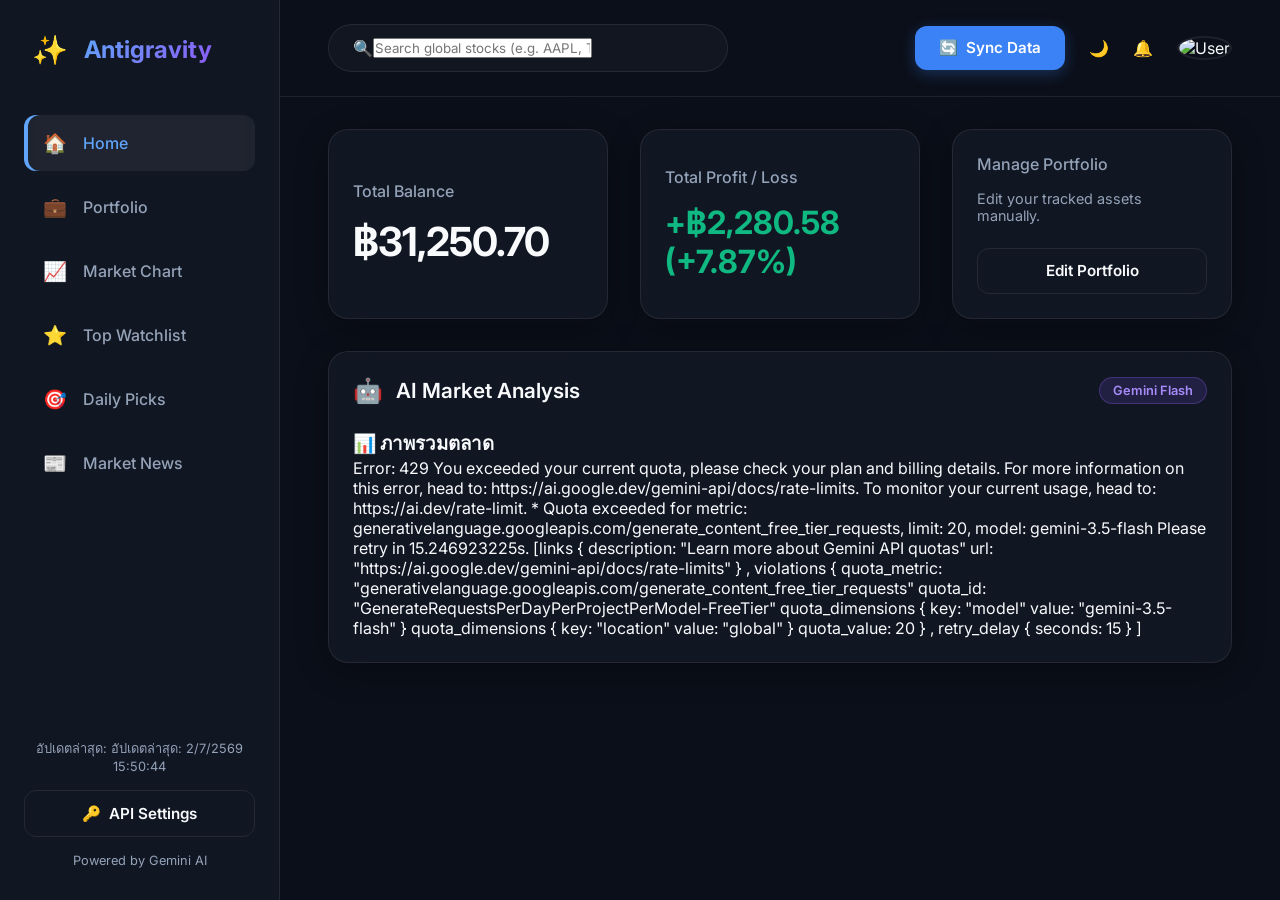
==== commit 28c917f7: "feat: Complete UI/UX Overhaul to new Dashboard Architecture" ====
--- a/index.html
+++ b/index.html
@@ -1,186 +1,206 @@
 <!DOCTYPE html>
-<html lang="th">
+<html lang="en">
 <head>
     <meta charset="UTF-8">
     <meta name="viewport" content="width=device-width, initial-scale=1.0">
     <title>My Portfolio Dashboard</title>
+    <link href="https://fonts.googleapis.com/css2?family=Inter:wght@300;400;500;600;700&display=swap" rel="stylesheet">
     <link rel="stylesheet" href="style.css">
-    <link href="https://fonts.googleapis.com/css2?family=Inter:wght@400;500;600;700&family=Prompt:wght@300;400;500;600;700&display=swap" rel="stylesheet">
 </head>
 <body>
-    <div class="app-container">
-        
-        <!-- Sidebar / Overview -->
-        <aside class="sidebar">
-            <div class="brand-logo">
+    <div class="app-layout">
+        <!-- SIDEBAR -->
+        <aside class="sidebar" id="sidebar">
+            <div class="sidebar-header">
                 <span class="logo-icon">✨</span>
-                <h2>Antigravity</h2>
+                <h1>Antigravity</h1>
             </div>
             
-            <div class="my-card premium-card">
-                <div class="card-header">
-                    <p>Total Balance</p>
-                    <span class="card-icon">💳</span>
-                </div>
-                <h1 id="total-value">฿0.00</h1>
+            <nav class="sidebar-nav">
+                <a href="#" class="nav-btn active" data-target="view-home">
+                    <span class="icon">🏠</span> Home
+                </a>
+                <a href="#" class="nav-btn" data-target="view-dashboard">
+                    <span class="icon">💼</span> Portfolio
+                </a>
+                <a href="#" class="nav-btn" data-target="view-market">
+                    <span class="icon">📈</span> Market Chart
+                </a>
+                <a href="#" class="nav-btn" data-target="view-watchlist">
+                    <span class="icon">⭐</span> Top Watchlist
+                </a>
+                <a href="#" class="nav-btn" data-target="view-daily-picks">
+                    <span class="icon">🎯</span> Daily Picks
+                </a>
+                <a href="#" class="nav-btn" data-target="view-market-news">
+                    <span class="icon">📰</span> Market News
+                </a>
+            </nav>
+
+            <div class="sidebar-footer">
+                <p class="system-status">อัปเดตล่าสุด: <span id="last-update">Loading...</span></p>
+                <button id="api-settings-btn" class="btn btn-outline full-width">
+                    <span class="icon">🔑</span> API Settings
+                </button>
+                <p class="credit">Powered by Gemini AI</p>
+            </div>
+        </aside>
+
+        <!-- MAIN CONTENT AREA -->
+        <main class="main-area">
+            <!-- TOPBAR -->
+            <header class="topbar">
+                <div class="mobile-menu-toggle" id="mobile-menu-btn">☰</div>
                 
-                <div class="card-footer">
-                    <div>
-                        <p>Total Profit / Loss</p>
-                        <h3 id="total-profit" class="profit">฿0.00 (0.00%)</h3>
-                    </div>
-                </div>
-            </div>
-            
-            <div class="action-buttons">
-                <button id="btn-refresh" class="btn btn-primary">🔄 Sync Data</button>
-                <button id="btn-edit-portfolio" class="btn btn-secondary">⚙️ Manage Portfolio</button>
-                <button id="btn-settings" class="btn btn-outline">🔑 API Settings</button>
-            </div>
-            
-            <div class="system-info">
-                <p id="last-updated">Last Updated: Loading...</p>
-                <p class="credit">Powered by Gemini AI</p>
-            </div>
-        </aside>
-
-        <!-- Main Content Area -->
-        <main class="main-content">
-            
-            <!-- Top Navigation -->
-            <header class="top-nav">
                 <div class="search-bar">
                     <span class="search-icon">🔍</span>
                     <input type="text" id="search-input" placeholder="Search global stocks (e.g. AAPL, TSLA)...">
                 </div>
-                <div class="nav-links">
-                    <a href="#" id="nav-home" class="active" data-target="view-home">Home</a>
-                    <a href="#" id="nav-dashboard" data-target="view-dashboard">Dashboard</a>
-                    <a href="#" id="nav-market" data-target="view-market">Market</a>
-                    <a href="#" id="nav-watchlist" data-target="view-watchlist">Watchlist</a>
-                    <a href="#" id="nav-daily-picks" data-target="view-daily-picks">Daily Picks</a>
-                    <a href="#" id="nav-market-news" data-target="view-market-news">Market News</a>
-                </div>
-                <div class="user-profile">
-                    <div class="theme-toggle" id="theme-toggle" style="cursor: pointer; user-select: none; font-size: 1.2rem;">🌙</div>
-                    <div class="notification" id="notification-btn" style="cursor: pointer; position: relative;">
-                        🔔<span class="badge" id="notification-badge" style="display: none; position: absolute; top: -5px; right: -5px; background: red; width: 8px; height: 8px; border-radius: 50%;"></span>
+
+                <div class="topbar-actions">
+                    <button id="sync-data-btn" class="btn btn-primary">
+                        <span class="icon">🔄</span> Sync Data
+                    </button>
+                    
+                    <div class="theme-toggle" id="theme-toggle">🌙</div>
+                    
+                    <div class="notification" id="notification-btn">
+                        🔔<span class="badge" id="notification-badge" style="display: none;"></span>
                         <!-- Dropdown menu -->
-                        <div id="notification-dropdown" class="premium-card dropdown-menu" style="display: none; position: absolute; right: -10px; top: 40px; width: 300px; z-index: 100; padding: 1rem; box-shadow: 0 10px 25px rgba(0,0,0,0.5);">
-                            <h4 style="margin-bottom: 10px; border-bottom: 1px solid var(--card-border); padding-bottom: 5px; color: var(--text-main);">Notifications</h4>
+                        <div id="notification-dropdown" class="premium-card dropdown-menu" style="display: none;">
+                            <h4>Notifications</h4>
                             <div id="notification-list">
-                                <p style="color: var(--text-muted); font-size: 0.9rem;">No new notifications</p>
+                                <p class="empty-text">No new notifications</p>
                             </div>
                         </div>
                     </div>
+                    
                     <div class="avatar">
                         <img src="https://ui-avatars.com/api/?name=User&background=0D8ABC&color=fff" alt="User">
-                        <div class="user-info">
-                            <span class="name">Investor</span>
-                            <span class="role">Pro</span>
-                        </div>
                     </div>
                 </div>
             </header>
 
-            <!-- HOME VIEW -->
-            <div id="view-home" class="view-section active">
-                <section class="premium-card ai-section">
-                    <div class="section-header">
-                        <div class="ai-title">
-                            <span class="ai-icon">🤖</span>
-                            <h2>AI Analysis</h2>
-                        </div>
-                        <span class="ai-badge">Gemini Flash</span>
+            <!-- VIEWS CONTAINER -->
+            <div class="views-container">
+                
+                <!-- HOME VIEW -->
+                <div id="view-home" class="view-section active">
+                    <!-- Balance Cards -->
+                    <div class="stats-grid">
+                        <div class="stat-card premium-card">
+                            <h3 class="stat-title">Total Balance</h3>
+                            <h2 class="balance-amount" id="total-balance-display">฿0.00</h2>
+                        </div>
+                        <div class="stat-card premium-card">
+                            <h3 class="stat-title">Total Profit / Loss</h3>
+                            <h2 class="profit-amount positive" id="total-profit-display">+฿0.00 (0.00%)</h2>
+                        </div>
+                        <div class="stat-card premium-card action-card">
+                            <h3 class="stat-title">Manage Portfolio</h3>
+                            <p class="stat-desc">Edit your tracked assets manually.</p>
+                            <button id="manage-portfolio-btn" class="btn btn-outline mt-auto">Edit Portfolio</button>
+                        </div>
                     </div>
-                    <div id="ai-content" class="analysis-box">
-                        <p class="loading-text">Generating insights...</p>
-                    </div>
-                </section>
-            </div>
-
-            <!-- DAILY PICKS VIEW -->
-            <div id="view-daily-picks" class="view-section" style="display: none;">
-                <section class="premium-card picks-section">
-                    <div class="section-header">
-                        <div class="ai-title">
-                            <span class="ai-icon">🎯</span>
-                            <h2>Daily Picks</h2>
-                        </div>
-                    </div>
-                    <div id="daily-picks" class="picks-list">
-                        <p class="loading-text">Scanning market for opportunities...</p>
-                    </div>
-                </section>
-            </div>
-
-            <!-- MARKET NEWS VIEW -->
-            <div id="view-market-news" class="view-section" style="display: none;">
-                <section class="premium-card news-section">
-                    <div class="section-header">
-                        <h2>Market News</h2>
-                        <button class="icon-btn">⋮</button>
-                    </div>
-                    <div id="news-list" class="news-list">
-                        <p class="loading-text">Loading market news...</p>
-                    </div>
-                </section>
-            </div>
-
-            <!-- DASHBOARD VIEW -->
-            <div id="view-dashboard" class="view-section" style="display: none; height: 100%;">
-                <section class="premium-card assets-section" style="height: 100%; display: flex; flex-direction: column;">
-                    <div class="section-header">
-                        <h2>Your Assets</h2>
-                        <p class="subtitle">Live tracking your portfolio (Click column headers to sort)</p>
-                    </div>
-                    <div class="table-responsive" style="flex: 1; overflow-y: auto;">
-                        <table>
-                            <thead>
-                                <tr>
-                                    <th data-sort="symbol" style="cursor: pointer;">Asset ↕</th>
-                                    <th data-sort="shares" style="cursor: pointer;">Shares ↕</th>
-                                    <th data-sort="cost" style="cursor: pointer;">Avg. Cost ↕</th>
-                                    <th data-sort="price" style="cursor: pointer;">Current Price ↕</th>
-                                    <th data-sort="value" style="cursor: pointer;">Total Value ↕</th>
-                                    <th data-sort="profit" style="cursor: pointer;">Profit / Loss ↕</th>
-                                </tr>
-                            </thead>
-                            <tbody id="assets-body">
-                                <!-- Populated by JS -->
-                            </tbody>
-                        </table>
-                    </div>
-                </section>
-            </div>
-
-            <!-- MARKET VIEW -->
-            <div id="view-market" class="view-section" style="display: none; height: 100%;">
-                <section class="premium-card" style="height: 100%; padding: 0; overflow: hidden; border-radius: var(--radius-lg);">
-                    <!-- TradingView Widget BEGIN -->
-                    <div class="tradingview-widget-container" style="height:100%;width:100%">
-                      <div id="tradingview_chart" style="height:100%;width:100%"></div>
-                    </div>
-                    <!-- TradingView Widget END -->
-                </section>
-            </div>
-
-            <!-- WATCHLIST VIEW -->
-            <div id="view-watchlist" class="view-section" style="display: none; height: 100%; overflow-y: auto;">
-                <section class="premium-card">
-                    <div class="section-header">
-                        <div class="ai-title">
-                            <span class="ai-icon">⭐</span>
-                            <h2>Global Top 15 Watchlist</h2>
-                        </div>
-                        <span class="ai-badge">AI Picked</span>
-                    </div>
-                    <p class="subtitle" style="margin-bottom: 1.5rem;">The top 15 most recommended stocks globally right now.</p>
-                    <div id="global-watchlist-container" class="watchlist-grid">
-                        <p class="loading-text">Loading global recommendations...</p>
-                    </div>
-                </section>
-            </div>
+
+                    <!-- AI Analysis -->
+                    <section class="premium-card ai-section mt-4">
+                        <div class="section-header">
+                            <div class="ai-title">
+                                <span class="ai-icon">🤖</span>
+                                <h2>AI Market Analysis</h2>
+                            </div>
+                            <span class="ai-badge">Gemini Flash</span>
+                        </div>
+                        <div id="ai-content" class="analysis-box">
+                            <p class="loading-text">Generating insights...</p>
+                        </div>
+                    </section>
+                </div>
+
+                <!-- DASHBOARD VIEW -->
+                <div id="view-dashboard" class="view-section" style="display: none;">
+                    <section class="premium-card full-height">
+                        <div class="section-header">
+                            <h2>Your Portfolio Assets</h2>
+                            <p class="subtitle">Live tracking (Click headers to sort)</p>
+                        </div>
+                        <div class="table-responsive">
+                            <table>
+                                <thead>
+                                    <tr>
+                                        <th data-sort="symbol">Asset ↕</th>
+                                        <th data-sort="shares">Shares ↕</th>
+                                        <th data-sort="cost">Avg. Cost ↕</th>
+                                        <th data-sort="price">Current Price ↕</th>
+                                        <th data-sort="totalValue">Total Value ↕</th>
+                                        <th data-sort="profit">Profit/Loss ↕</th>
+                                    </tr>
+                                </thead>
+                                <tbody id="portfolio-body">
+                                    <tr><td colspan="6" class="loading-text">Loading portfolio data...</td></tr>
+                                </tbody>
+                            </table>
+                        </div>
+                    </section>
+                </div>
+
+                <!-- MARKET VIEW -->
+                <div id="view-market" class="view-section" style="display: none;">
+                    <section class="premium-card full-height no-padding" style="min-height: 600px;">
+                        <!-- TradingView Widget BEGIN -->
+                        <div class="tradingview-widget-container" style="height:100%;width:100%">
+                          <div id="tradingview_chart" style="height:100%;width:100%"></div>
+                        </div>
+                        <!-- TradingView Widget END -->
+                    </section>
+                </div>
+
+                <!-- WATCHLIST VIEW -->
+                <div id="view-watchlist" class="view-section" style="display: none;">
+                    <section class="premium-card">
+                        <div class="section-header">
+                            <div class="ai-title">
+                                <span class="ai-icon">⭐</span>
+                                <h2>Global Top 15 Watchlist</h2>
+                            </div>
+                            <span class="ai-badge">AI Picked</span>
+                        </div>
+                        <p class="subtitle mb-4">The top 15 most recommended stocks globally right now.</p>
+                        <div id="global-watchlist-container" class="watchlist-grid">
+                            <p class="loading-text">Loading global recommendations...</p>
+                        </div>
+                    </section>
+                </div>
+
+                <!-- DAILY PICKS VIEW -->
+                <div id="view-daily-picks" class="view-section" style="display: none;">
+                    <section class="premium-card picks-section">
+                        <div class="section-header">
+                            <div class="ai-title">
+                                <span class="ai-icon">🎯</span>
+                                <h2>Daily Picks</h2>
+                            </div>
+                        </div>
+                        <div id="daily-picks" class="picks-list">
+                            <p class="loading-text">Scanning market for opportunities...</p>
+                        </div>
+                    </section>
+                </div>
+
+                <!-- MARKET NEWS VIEW -->
+                <div id="view-market-news" class="view-section" style="display: none;">
+                    <section class="premium-card news-section">
+                        <div class="section-header">
+                            <h2>Market News</h2>
+                        </div>
+                        <div id="news-list" class="news-list">
+                            <p class="loading-text">Loading market news...</p>
+                        </div>
+                    </section>
+                </div>
+
+            </div> <!-- END VIEWS CONTAINER -->
         </main>
     </div>
 
--- a/style.css
+++ b/style.css
@@ -1,308 +1,271 @@
 :root {
-    --bg-dark: #0B0E14;
-    --card-bg: #151924;
-    --card-border: rgba(255, 255, 255, 0.05);
-    
-    --text-main: #FFFFFF;
-    --text-muted: #8B95A5;
-    
-    --primary: #2563EB;
-    --primary-glow: rgba(37, 99, 235, 0.4);
-    --primary-light: #3B82F6;
-    
-    --profit: #00D084;
-    --profit-bg: rgba(0, 208, 132, 0.1);
-    --loss: #FF3B30;
-    --loss-bg: rgba(255, 59, 48, 0.1);
+    /* Color Palette */
+    --primary-bg: #0b0f19;
+    --card-bg: rgba(20, 26, 40, 0.7);
+    --card-border: rgba(255, 255, 255, 0.08);
+    --text-main: #f8fafc;
+    --text-muted: #94a3b8;
+    
+    --primary-color: #3b82f6;
+    --primary-hover: #2563eb;
+    --primary-light: #60a5fa;
+    --secondary-color: #8b5cf6;
+    --accent-neon: #10b981;
+    --accent-danger: #ef4444;
+    
+    --glass-bg: rgba(255, 255, 255, 0.03);
+    --glass-hover: rgba(255, 255, 255, 0.06);
+    --scrollbar-thumb: rgba(255, 255, 255, 0.1);
     
     --radius-sm: 8px;
-    --radius-md: 16px;
-    --radius-lg: 24px;
-    
-    --glass-bg: rgba(255, 255, 255, 0.02);
-    --glass-hover: rgba(255, 255, 255, 0.05);
-    --scrollbar-thumb: rgba(255, 255, 255, 0.1);
-}
-
-:root.light-theme {
-    --bg-dark: #F3F4F6;
-    --card-bg: #FFFFFF;
-    --card-border: rgba(0, 0, 0, 0.1);
-    
-    --text-main: #111827;
-    --text-muted: #4B5563;
-    
-    --primary: #2563EB;
-    --primary-glow: rgba(37, 99, 235, 0.1);
-    --primary-light: #1D4ED8;
-    
-    --profit: #059669;
-    --profit-bg: rgba(5, 150, 105, 0.1);
-    --loss: #DC2626;
-    --loss-bg: rgba(220, 38, 38, 0.1);
-    
-    --glass-bg: rgba(0, 0, 0, 0.02);
-    --glass-hover: rgba(0, 0, 0, 0.05);
-    --scrollbar-thumb: rgba(0, 0, 0, 0.1);
+    --radius-md: 12px;
+    --radius-lg: 20px;
+    
+    --shadow-glass: 0 8px 32px 0 rgba(0, 0, 0, 0.3);
+}
+
+/* Light Theme Overrides */
+.light-theme {
+    --primary-bg: #f1f5f9;
+    --card-bg: rgba(255, 255, 255, 0.85);
+    --card-border: rgba(0, 0, 0, 0.08);
+    --text-main: #1e293b;
+    --text-muted: #64748b;
+    --glass-bg: rgba(0, 0, 0, 0.03);
+    --glass-hover: rgba(0, 0, 0, 0.06);
+    --scrollbar-thumb: rgba(0, 0, 0, 0.15);
+    --shadow-glass: 0 8px 32px 0 rgba(148, 163, 184, 0.2);
 }
 
 * {
     margin: 0;
     padding: 0;
     box-sizing: border-box;
-    font-family: 'Inter', 'Prompt', sans-serif;
+    font-family: 'Inter', sans-serif;
 }
 
 body {
-    background-color: var(--bg-dark);
-    color: var(--text-main);
-    min-height: 100vh;
-    overflow-x: hidden;
+    background-color: var(--primary-bg);
+    color: var(--text-main);
+    transition: background-color 0.3s, color 0.3s;
+    overflow: hidden;
 }
 
 /* --- Layout --- */
-.app-container {
+.app-layout {
     display: grid;
-    grid-template-columns: 320px 1fr;
+    grid-template-columns: 280px 1fr;
+    height: 100vh;
+}
+
+/* --- Sidebar --- */
+.sidebar {
+    background: var(--card-bg);
+    backdrop-filter: blur(20px);
+    border-right: 1px solid var(--card-border);
+    display: flex;
+    flex-direction: column;
+    padding: 2rem 1.5rem;
+    z-index: 50;
+    transition: transform 0.3s ease;
+}
+
+.sidebar-header {
+    display: flex;
+    align-items: center;
+    gap: 1rem;
+    margin-bottom: 3rem;
+    padding: 0 0.5rem;
+}
+
+.sidebar-header h1 {
+    font-size: 1.5rem;
+    font-weight: 700;
+    background: linear-gradient(135deg, var(--primary-light), var(--secondary-color));
+    -webkit-background-clip: text;
+    -webkit-text-fill-color: transparent;
+}
+
+.logo-icon { font-size: 1.8rem; }
+
+.sidebar-nav {
+    display: flex;
+    flex-direction: column;
+    gap: 0.5rem;
+    flex: 1;
+}
+
+.nav-btn {
+    display: flex;
+    align-items: center;
+    gap: 1rem;
+    padding: 1rem 1.2rem;
+    color: var(--text-muted);
+    text-decoration: none;
+    border-radius: var(--radius-md);
+    font-weight: 500;
+    transition: all 0.2s ease;
+}
+
+.nav-btn .icon { font-size: 1.2rem; }
+
+.nav-btn:hover {
+    background: var(--glass-bg);
+    color: var(--text-main);
+}
+
+.nav-btn.active {
+    background: var(--glass-hover);
+    color: var(--primary-light);
+    box-shadow: inset 4px 0 0 var(--primary-light);
+}
+
+.sidebar-footer {
+    margin-top: auto;
+    display: flex;
+    flex-direction: column;
+    gap: 1rem;
+}
+
+.system-status, .credit {
+    font-size: 0.8rem;
+    color: var(--text-muted);
+    text-align: center;
+}
+
+/* --- Main Area & Topbar --- */
+.main-area {
+    display: flex;
+    flex-direction: column;
     height: 100vh;
     overflow: hidden;
 }
 
-@media (max-width: 1200px) {
-    .app-container {
-        grid-template-columns: 1fr;
-        height: auto;
-        overflow: visible;
-    }
-}
-
-/* --- Sidebar --- */
-.sidebar {
-    padding: 2rem;
-    border-right: 1px solid var(--card-border);
-    display: flex;
-    flex-direction: column;
+.topbar {
+    display: flex;
+    justify-content: space-between;
+    align-items: center;
+    padding: 1.5rem 3rem;
+    border-bottom: 1px solid var(--card-border);
+    background: var(--primary-bg); /* matches body */
+    z-index: 40;
+}
+
+.mobile-menu-toggle {
+    display: none;
+    font-size: 1.5rem;
+    cursor: pointer;
+    margin-right: 1rem;
+}
+
+.search-bar {
+    display: flex;
+    align-items: center;
+    background: var(--glass-bg);
+    border: 1px solid var(--card-border);
+    border-radius: 50px;
+    padding: 0.8rem 1.5rem;
+    width: 400px;
+    transition: border-color 0.2s, background 0.2s;
+}
+
+.search-bar:focus-within {
+    border-color: var(--primary-light);
+    background: var(--glass-hover);
+}
+
+.search-input {
+    background: transparent;
+    border: none;
+    color: var(--text-main);
+    width: 100%;
+    margin-left: 0.5rem;
+    font-size: 0.95rem;
+    outline: none;
+}
+
+.topbar-actions {
+    display: flex;
+    align-items: center;
+    gap: 1.5rem;
+}
+
+.avatar img {
+    width: 40px;
+    height: 40px;
+    border-radius: 50%;
+    border: 2px solid var(--card-border);
+}
+
+/* --- Views Container --- */
+.views-container {
+    flex: 1;
+    overflow-y: auto;
+    padding: 2rem 3rem;
+}
+
+.views-container::-webkit-scrollbar { width: 8px; }
+.views-container::-webkit-scrollbar-thumb { background: var(--scrollbar-thumb); border-radius: 4px; }
+
+.view-section { display: none; animation: fadeIn 0.3s ease; }
+.view-section.active { display: block; }
+
+@keyframes fadeIn { from { opacity: 0; transform: translateY(10px); } to { opacity: 1; transform: translateY(0); } }
+
+/* --- Overview Cards (Home) --- */
+.stats-grid {
+    display: grid;
+    grid-template-columns: repeat(auto-fit, minmax(280px, 1fr));
     gap: 2rem;
-    background: var(--bg-dark);
-}
-
-.brand-logo {
-    display: flex;
-    align-items: center;
-    gap: 0.75rem;
-    font-size: 1.25rem;
+    margin-bottom: 2rem;
+}
+
+.stat-card {
+    display: flex;
+    flex-direction: column;
+    justify-content: center;
+}
+
+.stat-title {
+    font-size: 1rem;
+    color: var(--text-muted);
+    font-weight: 500;
+    margin-bottom: 1rem;
+}
+
+.balance-amount {
+    font-size: 2.5rem;
     font-weight: 700;
-}
-
-.logo-icon {
-    font-size: 1.5rem;
-}
-
-/* My Card Component */
-.my-card {
-    background: linear-gradient(135deg, #1E3A8A 0%, #172554 100%);
-    border: 1px solid var(--card-border);
-    position: relative;
-    overflow: hidden;
-}
-
-.my-card::before {
-    content: '';
-    position: absolute;
-    top: -50%;
-    right: -20%;
-    width: 200px;
-    height: 200px;
-    background: radial-gradient(circle, rgba(59, 130, 246, 0.3) 0%, transparent 70%);
-    border-radius: 50%;
-}
-
-.card-header {
-    display: flex;
-    justify-content: space-between;
-    color: #93C5FD;
+    letter-spacing: -1px;
+}
+
+.profit-amount {
+    font-size: 2rem;
+    font-weight: 700;
+}
+
+.profit-amount.positive { color: var(--accent-neon); }
+.profit-amount.negative { color: var(--accent-danger); }
+
+.stat-desc {
+    color: var(--text-muted);
     font-size: 0.9rem;
-    margin-bottom: 1rem;
-}
-
-.my-card h1 {
-    font-size: 2.2rem;
-    font-weight: 700;
-    margin-bottom: 2rem;
-    letter-spacing: -0.5px;
-}
-
-.card-footer {
-    display: flex;
-    justify-content: space-between;
-    align-items: center;
-}
-
-.card-footer p {
-    color: #93C5FD;
-    font-size: 0.8rem;
-    margin-bottom: 0.25rem;
-}
-
-.card-footer h3 {
-    font-size: 1.2rem;
-}
-
-/* Sidebar Actions */
-.action-buttons {
-    display: flex;
-    flex-direction: column;
-    gap: 1rem;
-}
-
-.system-info {
-    margin-top: auto;
-    font-size: 0.8rem;
-    color: var(--text-muted);
-}
-
-.system-info .credit {
-    margin-top: 0.5rem;
-    color: var(--primary-light);
-}
-
-/* --- Main Content --- */
-.main-content {
-    padding: 2rem 3rem 0 3rem;
-    height: 100vh;
-    overflow-y: auto;
-    display: flex;
-    flex-direction: column;
-}
-
-.main-content::-webkit-scrollbar { width: 8px; }
-.main-content::-webkit-scrollbar-thumb { background: var(--scrollbar-thumb); border-radius: 4px; }
-
-@media (max-width: 1200px) {
-    .main-content { padding: 1.5rem; height: auto; overflow: visible; }
-}
-
-/* Top Nav */
-.top-nav {
-    display: flex;
-    justify-content: space-between;
-    align-items: center;
-    margin-bottom: 2rem;
-}
-
-@media (max-width: 768px) {
-    .top-nav { flex-wrap: wrap; gap: 1rem; }
-    .nav-links { display: none; }
-}
-
-.search-bar {
+    margin-bottom: 1.5rem;
+}
+
+/* --- UI Components --- */
+.premium-card {
     background: var(--card-bg);
+    backdrop-filter: blur(20px);
+    -webkit-backdrop-filter: blur(20px);
     border: 1px solid var(--card-border);
     border-radius: var(--radius-lg);
-    padding: 0.75rem 1.5rem;
-    display: flex;
-    align-items: center;
-    gap: 0.75rem;
-    width: 300px;
-}
-
-.search-bar input {
-    background: transparent;
-    border: none;
-    color: var(--text-main);
-    width: 100%;
-    outline: none;
-}
-
-.nav-links {
-    display: flex;
-    gap: 2rem;
-}
-
-.nav-links a {
-    color: var(--text-muted);
-    text-decoration: none;
-    font-weight: 500;
-    transition: color 0.2s;
-}
-
-.nav-links a.active, .nav-links a:hover {
-    color: var(--text-main);
-}
-
-.user-profile {
-    display: flex;
-    align-items: center;
-    gap: 1.5rem;
-}
-
-.theme-toggle, .notification {
-    cursor: pointer;
-    font-size: 1.2rem;
-    color: var(--text-muted);
-}
-
-.avatar {
-    display: flex;
-    align-items: center;
-    gap: 0.75rem;
-    background: var(--card-bg);
-    padding: 0.5rem 1rem 0.5rem 0.5rem;
-    border-radius: 50px;
-    border: 1px solid var(--card-border);
-}
-
-.avatar img {
-    width: 32px;
-    height: 32px;
-    border-radius: 50%;
-}
-
-.user-info {
-    display: flex;
-    flex-direction: column;
-}
-
-.user-info .name { font-size: 0.85rem; font-weight: 600; }
-.user-info .role { font-size: 0.7rem; color: var(--primary-light); }
-
-/* Dashboard Grid */
-.dashboard-grid {
-    display: grid;
-    grid-template-columns: 1fr 350px;
-    gap: 2rem;
-    flex: 1;
-    overflow: visible;
-    height: auto;
-    padding-bottom: 2rem;
-}
-
-@media (max-width: 1200px) {
-    .dashboard-grid { grid-template-columns: 1fr; overflow: visible; height: auto; }
-    .grid-col-left, .grid-col-right { overflow: visible; height: auto; }
-}
-
-.grid-col-left {
-    display: flex;
-    flex-direction: column;
-    gap: 2rem;
-    height: auto;
-    overflow: visible;
-}
-
-.grid-col-right {
-    height: auto;
-    overflow: visible;
-}
-
-/* Premium Card Base */
-.premium-card {
-    background: var(--card-bg);
-    border-radius: var(--radius-md);
     padding: 1.5rem;
-    border: 1px solid var(--card-border);
-    box-shadow: 0 4px 20px rgba(0,0,0,0.2);
-}
+    box-shadow: var(--shadow-glass);
+}
+
+.premium-card.no-padding { padding: 0; }
+.full-height { height: 100%; display: flex; flex-direction: column; }
 
 .section-header {
     display: flex;
@@ -311,347 +274,168 @@
     margin-bottom: 1.5rem;
 }
 
-.section-header h2 {
-    font-size: 1.1rem;
+.section-header h2 { font-size: 1.3rem; font-weight: 600; }
+.subtitle { color: var(--text-muted); font-size: 0.95rem; margin-top: 0.3rem; }
+
+.ai-title { display: flex; align-items: center; gap: 0.8rem; }
+.ai-icon { font-size: 1.5rem; }
+.ai-badge {
+    background: rgba(139, 92, 246, 0.15);
+    color: #a78bfa;
+    padding: 0.3rem 0.8rem;
+    border-radius: 20px;
+    font-size: 0.8rem;
     font-weight: 600;
-}
-
-.subtitle {
-    font-size: 0.8rem;
-    color: var(--text-muted);
-    margin-top: 0.2rem;
-}
-
-/* Tables */
-.table-responsive {
-    overflow-x: auto;
-}
-
-table {
-    width: 100%;
-    border-collapse: collapse;
-    white-space: nowrap;
-}
-
-th {
-    text-align: left;
-    color: var(--text-muted);
-    font-size: 0.75rem;
-    text-transform: uppercase;
-    letter-spacing: 0.5px;
-    padding-bottom: 1rem;
-    border-bottom: 1px solid var(--card-border);
-}
-
-td {
-    padding: 1rem 0;
-    font-size: 0.95rem;
-    font-weight: 500;
-    border-bottom: 1px solid var(--glass-bg);
-}
-
-tr:last-child td { border-bottom: none; }
+    border: 1px solid rgba(139, 92, 246, 0.3);
+}
 
 /* Buttons */
 .btn {
     padding: 0.8rem 1.5rem;
-    border-radius: var(--radius-lg);
-    border: none;
-    font-size: 0.9rem;
+    border-radius: var(--radius-md);
     font-weight: 600;
     cursor: pointer;
-    transition: all 0.3s;
-    text-align: center;
+    transition: all 0.2s;
+    border: none;
+    display: inline-flex;
+    align-items: center;
+    justify-content: center;
+    gap: 0.5rem;
+    font-size: 0.95rem;
 }
 
 .btn-primary {
-    background: linear-gradient(135deg, var(--primary), var(--primary-light));
+    background: var(--primary-color);
     color: white;
-    box-shadow: 0 4px 15px var(--primary-glow);
-}
-
-.btn-primary:hover {
-    transform: translateY(-2px);
-    box-shadow: 0 6px 20px var(--primary-glow);
-}
-
-.btn-secondary {
-    background: var(--glass-hover);
-    color: white;
-}
-
-.btn-secondary:hover {
-    background: var(--scrollbar-thumb);
-}
+    box-shadow: 0 4px 15px rgba(59, 130, 246, 0.3);
+}
+.btn-primary:hover { background: var(--primary-hover); transform: translateY(-1px); }
 
 .btn-outline {
     background: transparent;
-    color: var(--text-muted);
+    color: var(--text-main);
     border: 1px solid var(--card-border);
 }
-
 .btn-outline:hover {
+    background: var(--glass-bg);
     border-color: var(--primary-light);
-    color: white;
-}
-
-/* News List */
-.news-list {
-    display: flex;
-    flex-direction: column;
-    gap: 1rem;
-    padding-right: 0.5rem;
-}
-
-.news-list::-webkit-scrollbar { width: 4px; }
-.news-list::-webkit-scrollbar-thumb { background: var(--scrollbar-thumb); border-radius: 4px; }
-
-.news-item {
-    padding-bottom: 1rem;
+}
+
+.full-width { width: 100%; }
+.mt-auto { margin-top: auto; }
+.mt-4 { margin-top: 2rem; }
+.mb-4 { margin-bottom: 2rem; }
+
+/* Table */
+.table-responsive { overflow-x: auto; flex: 1; }
+table { width: 100%; border-collapse: collapse; }
+th, td {
+    padding: 1rem;
+    text-align: left;
     border-bottom: 1px solid var(--card-border);
 }
-.news-item:last-child { border-bottom: none; }
-
-.news-item a {
+th { color: var(--text-muted); font-weight: 500; font-size: 0.9rem; }
+tr:last-child td { border-bottom: none; }
+tr:hover td { background: var(--glass-bg); }
+
+/* Asset Tag */
+.asset-type-tag {
+    display: inline-block;
+    padding: 0.3rem 0.6rem;
+    border-radius: 12px;
+    font-size: 0.75rem;
+    font-weight: 600;
+    text-transform: uppercase;
+}
+.tag-stock { background: rgba(59, 130, 246, 0.15); color: #60a5fa; }
+.tag-crypto { background: rgba(245, 158, 11, 0.15); color: #fbbf24; }
+.tag-gold { background: rgba(251, 191, 36, 0.15); color: #fcd34d; }
+.tag-fund { background: rgba(16, 185, 129, 0.15); color: #34d399; }
+
+/* Lists (News & Watchlist) */
+.news-list, .watchlist-grid, .picks-list {
+    display: flex;
+    flex-direction: column;
+    gap: 1.5rem;
+}
+
+.news-item, .pick-item {
+    padding-bottom: 1.5rem;
+    border-bottom: 1px solid var(--card-border);
+}
+.news-item:last-child, .pick-item:last-child { border-bottom: none; padding-bottom: 0; }
+
+.news-item a, .pick-item-title {
     color: var(--text-main);
     text-decoration: none;
-    font-size: 0.95rem;
-    font-weight: 500;
+    font-size: 1.1rem;
+    font-weight: 600;
     display: block;
-    margin-bottom: 0.4rem;
+    margin-bottom: 0.5rem;
     transition: color 0.2s;
 }
-
 .news-item a:hover { color: var(--primary-light); }
 
-.news-meta {
-    display: flex;
-    justify-content: space-between;
-    font-size: 0.75rem;
-    color: var(--text-muted);
-}
-
-/* AI Analysis */
-.ai-section {
-    background: linear-gradient(180deg, #151924 0%, #0d121c 100%);
-}
-
-.ai-title {
-    display: flex;
-    align-items: center;
-    gap: 0.5rem;
-}
-
-.ai-badge {
-    background: rgba(139, 92, 246, 0.2);
-    color: #A78BFA;
-    padding: 0.2rem 0.6rem;
-    border-radius: 4px;
-    font-size: 0.7rem;
-    font-weight: 600;
-}
-
-.analysis-box {
-    font-size: 0.95rem;
-    line-height: 1.6;
-    color: #D1D5DB;
-}
-
-.analysis-box h3 {
-    font-size: 1rem;
-    color: white;
-    margin: 1.5rem 0 0.75rem 0;
-}
-.analysis-box h3:first-child { margin-top: 0; }
-
-.analysis-box p { margin-bottom: 1rem; }
-
-.analysis-box ul {
-    list-style: none;
-    display: flex;
-    flex-direction: column;
-    gap: 0.75rem;
-}
-
-.analysis-box li {
-    background: var(--glass-bg);
-    padding: 0.75rem 1rem;
-    border-radius: var(--radius-sm);
-    border-left: 3px solid var(--primary);
-}
-
-/* Utilities */
-.profit { color: var(--profit); }
-.loss { color: var(--loss); }
+.news-meta { font-size: 0.85rem; color: var(--text-muted); display: flex; gap: 1rem; }
+.pick-reason { font-size: 0.95rem; color: var(--text-muted); line-height: 1.5; }
 
 /* Modals */
 .modal {
     display: none;
     position: fixed;
+    top: 0; left: 0; width: 100%; height: 100%;
+    background: rgba(0,0,0,0.6);
+    backdrop-filter: blur(5px);
     z-index: 1000;
-    left: 0; top: 0; width: 100%; height: 100%;
-    background-color: rgba(0,0,0,0.8);
-    backdrop-filter: blur(4px);
+    justify-content: center;
+    align-items: center;
+}
+.modal-content {
+    width: 90%;
+    max-width: 500px;
+    position: relative;
+    max-height: 90vh;
     overflow-y: auto;
 }
-
-.modal-content {
-    margin: 5% auto;
-    width: 90%;
-    max-width: 450px;
-    position: relative;
-    border: 1px solid var(--card-border);
-}
-
-.large-modal { max-width: 800px; }
-
-.modal-subtitle {
-    color: var(--text-muted);
-    font-size: 0.85rem;
-    margin-bottom: 1.5rem;
-}
-
-.close-btn {
-    position: absolute;
-    top: 1rem; right: 1.5rem;
-    font-size: 1.5rem;
-    color: var(--text-muted);
-    cursor: pointer;
-}
-.close-btn:hover { color: white; }
-
-.form-group { margin-bottom: 1.25rem; }
-.form-group label {
-    display: block; margin-bottom: 0.5rem; font-size: 0.85rem; color: var(--text-muted);
-}
-.form-group input {
-    width: 100%; padding: 0.8rem;
-    background: rgba(0,0,0,0.3); border: 1px solid var(--card-border);
-    border-radius: var(--radius-sm); color: white;
-}
-.form-group input:focus { outline: none; border-color: var(--primary); }
-
-.full-width { width: 100%; margin-top: 1rem; }
-.modal-actions { display: flex; justify-content: space-between; margin-top: 1.5rem; }
-
-/* Edit Table */
-.edit-table-container { max-height: 400px; }
-#edit-portfolio-table td { padding: 0.5rem 0.25rem; }
-#edit-portfolio-table input, #edit-portfolio-table select {
-    width: 100%; padding: 0.4rem;
-    background: rgba(0,0,0,0.3); border: 1px solid var(--card-border);
-    border-radius: 4px; color: white;
-}
-.btn-danger {
-    background: var(--loss-bg); color: var(--loss);
-    border: none; padding: 0.4rem 0.8rem; border-radius: 4px; cursor: pointer;
-}
-
-/* Loader */
-.loading-overlay {
-    position: fixed; top:0; left:0; width:100%; height:100%;
-    background: rgba(11, 14, 20, 0.9); z-index: 2000;
-    display: flex; flex-direction: column; justify-content: center; align-items: center;
-}
-.loader {
-    width: 40px; height: 40px;
-    border: 3px solid var(--card-border);
-    border-top: 3px solid var(--primary);
-    border-radius: 50%;
-    animation: spin 1s linear infinite;
-}
-.loading-status { margin-top: 1rem; font-weight: 500; color: var(--primary-light); }
-@keyframes spin { 0% { transform: rotate(0deg); } 100% { transform: rotate(360deg); } }
-
-/* AI Badges in Table */
-.rec-badge {
-    display: inline-block;
-    width: 24px;
-    height: 24px;
-    line-height: 24px;
-    text-align: center;
-    border-radius: 50%;
-    margin-right: 8px;
-    font-size: 0.8rem;
-    cursor: help;
-    box-shadow: 0 0 8px rgba(0,0,0,0.5);
-}
-
-.rec-badge.buy {
-    background-color: #00D084;
-    color: white;
-    text-shadow: 0 0 2px rgba(0,0,0,0.8);
-}
-
-.rec-badge.sell {
-    background-color: #FF3B30;
-    color: white;
-    text-shadow: 0 0 2px rgba(0,0,0,0.8);
-}
-
-.rec-badge.hold {
-    background-color: #F59E0B; /* Orange */
-    color: white;
-    text-shadow: 0 0 2px rgba(0,0,0,0.8);
-}
-
-/* AI Block inside Analysis */
-.ai-block {
-    margin-bottom: 1.5rem;
-}
-.ai-block h3 {
-    font-size: 1.05rem;
-    color: var(--primary-light);
-    margin-bottom: 0.5rem;
-}
-
-/* Daily Picks Styling */
-.picks-section {
-    margin-bottom: 2rem;
-}
-.pick-item {
+.large-modal { max-width: 900px; }
+.close-btn { position: absolute; right: 1.5rem; top: 1.5rem; font-size: 1.5rem; cursor: pointer; color: var(--text-muted); }
+.close-btn:hover { color: var(--text-main); }
+.form-group { margin-bottom: 1.5rem; }
+.form-group label { display: block; margin-bottom: 0.5rem; color: var(--text-muted); }
+.form-group input, .form-group select {
+    width: 100%;
+    padding: 0.8rem 1rem;
     background: var(--glass-bg);
     border: 1px solid var(--card-border);
-    border-radius: var(--radius-md);
-    padding: 1rem;
-    margin-bottom: 1rem;
-    transition: transform 0.2s, background 0.2s;
-}
-.pick-item:hover {
-    background: var(--glass-hover);
-    transform: translateY(-2px);
-}
-.pick-header {
-    display: flex;
-    justify-content: space-between;
-    align-items: center;
-    margin-bottom: 0.5rem;
-}
-.pick-symbol {
-    font-weight: 700;
-    color: var(--primary-light);
-    font-size: 1.1rem;
-}
-.pick-tag {
-    font-size: 0.7rem;
-    background: var(--primary-glow);
-    color: var(--text-main);
-    padding: 0.2rem 0.5rem;
-    border-radius: 4px;
-}
-.pick-name {
-    font-size: 0.85rem;
-    color: var(--text-muted);
-    margin-bottom: 0.5rem;
-}
-.pick-reason {
-    font-size: 0.9rem;
-    line-height: 1.4;
-}
-
-/* Global Watchlist Grid */
-.watchlist-grid {
-    display: grid;
-    grid-template-columns: repeat(auto-fill, minmax(250px, 1fr));
-    gap: 1rem;
-}
+    border-radius: var(--radius-sm);
+    color: var(--text-main);
+    outline: none;
+}
+.form-group input:focus { border-color: var(--primary-light); }
+
+/* Responsive / Mobile */
+@media (max-width: 1024px) {
+    .app-layout { grid-template-columns: 1fr; }
+    
+    .sidebar {
+        position: fixed;
+        left: -100%;
+        top: 0;
+        bottom: 0;
+        width: 280px;
+        box-shadow: var(--shadow-glass);
+    }
+    
+    .sidebar.open { left: 0; }
+    
+    .mobile-menu-toggle { display: block; }
+    
+    .search-bar { width: 250px; }
+}
+
+@media (max-width: 768px) {
+    .topbar { padding: 1rem 1.5rem; flex-wrap: wrap; gap: 1rem; }
+    .search-bar { width: 100%; order: 3; }
+    .views-container { padding: 1.5rem; }
+    .balance-amount { font-size: 2rem; }
+}
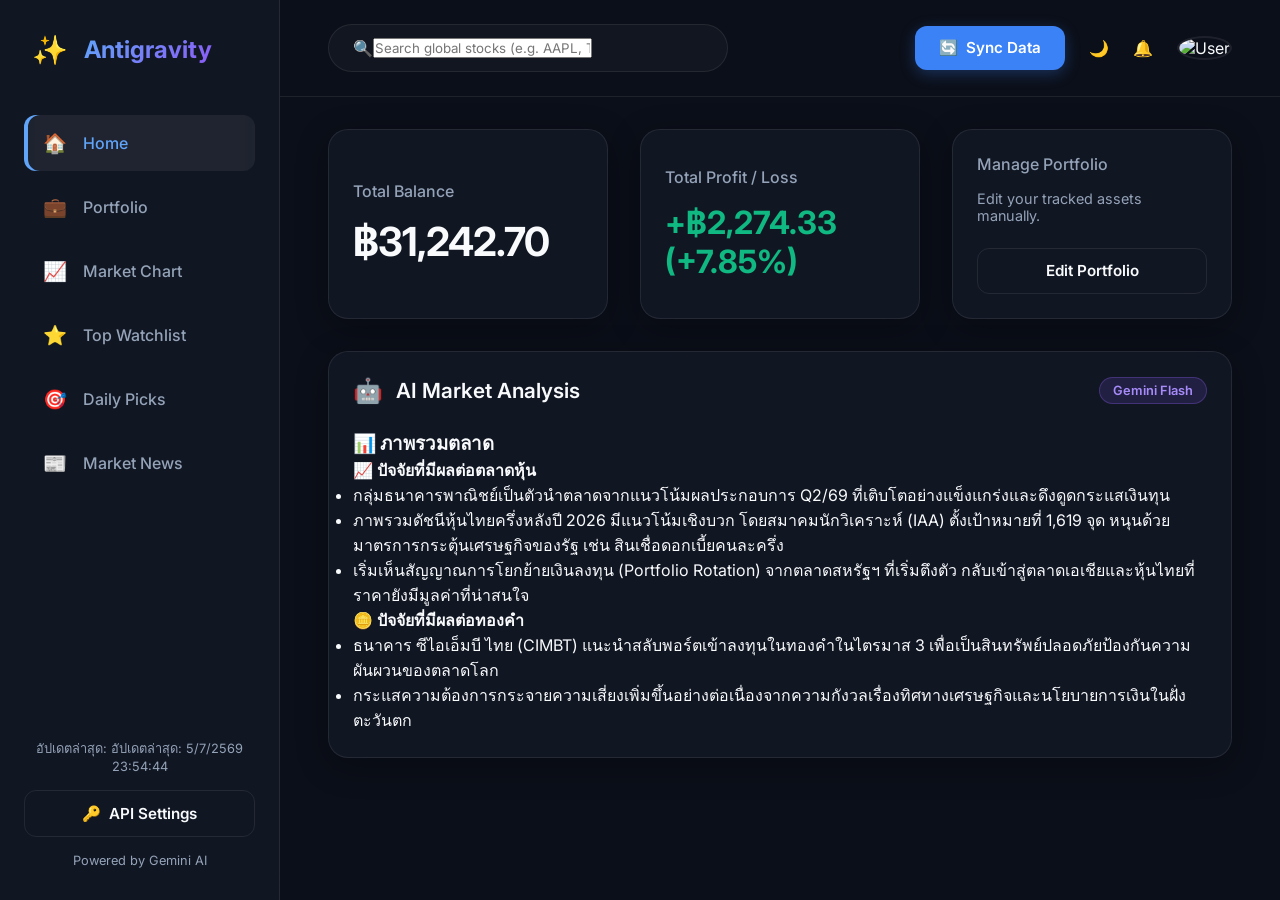
==== commit 6a8f23e9: "fix: Resolve TradingView widget height collapse in Market Chart view" ====
--- a/index.html
+++ b/index.html
@@ -146,10 +146,10 @@
                 </div>
 
                 <!-- MARKET VIEW -->
-                <div id="view-market" class="view-section" style="display: none;">
-                    <section class="premium-card full-height no-padding" style="min-height: 600px;">
+                <div id="view-market" class="view-section" style="display: none; height: 100%;">
+                    <section class="premium-card no-padding" style="height: calc(100vh - 150px); min-height: 600px; display: flex; flex-direction: column;">
                         <!-- TradingView Widget BEGIN -->
-                        <div class="tradingview-widget-container" style="height:100%;width:100%">
+                        <div class="tradingview-widget-container" style="flex: 1; width:100%;">
                           <div id="tradingview_chart" style="height:100%;width:100%"></div>
                         </div>
                         <!-- TradingView Widget END -->
